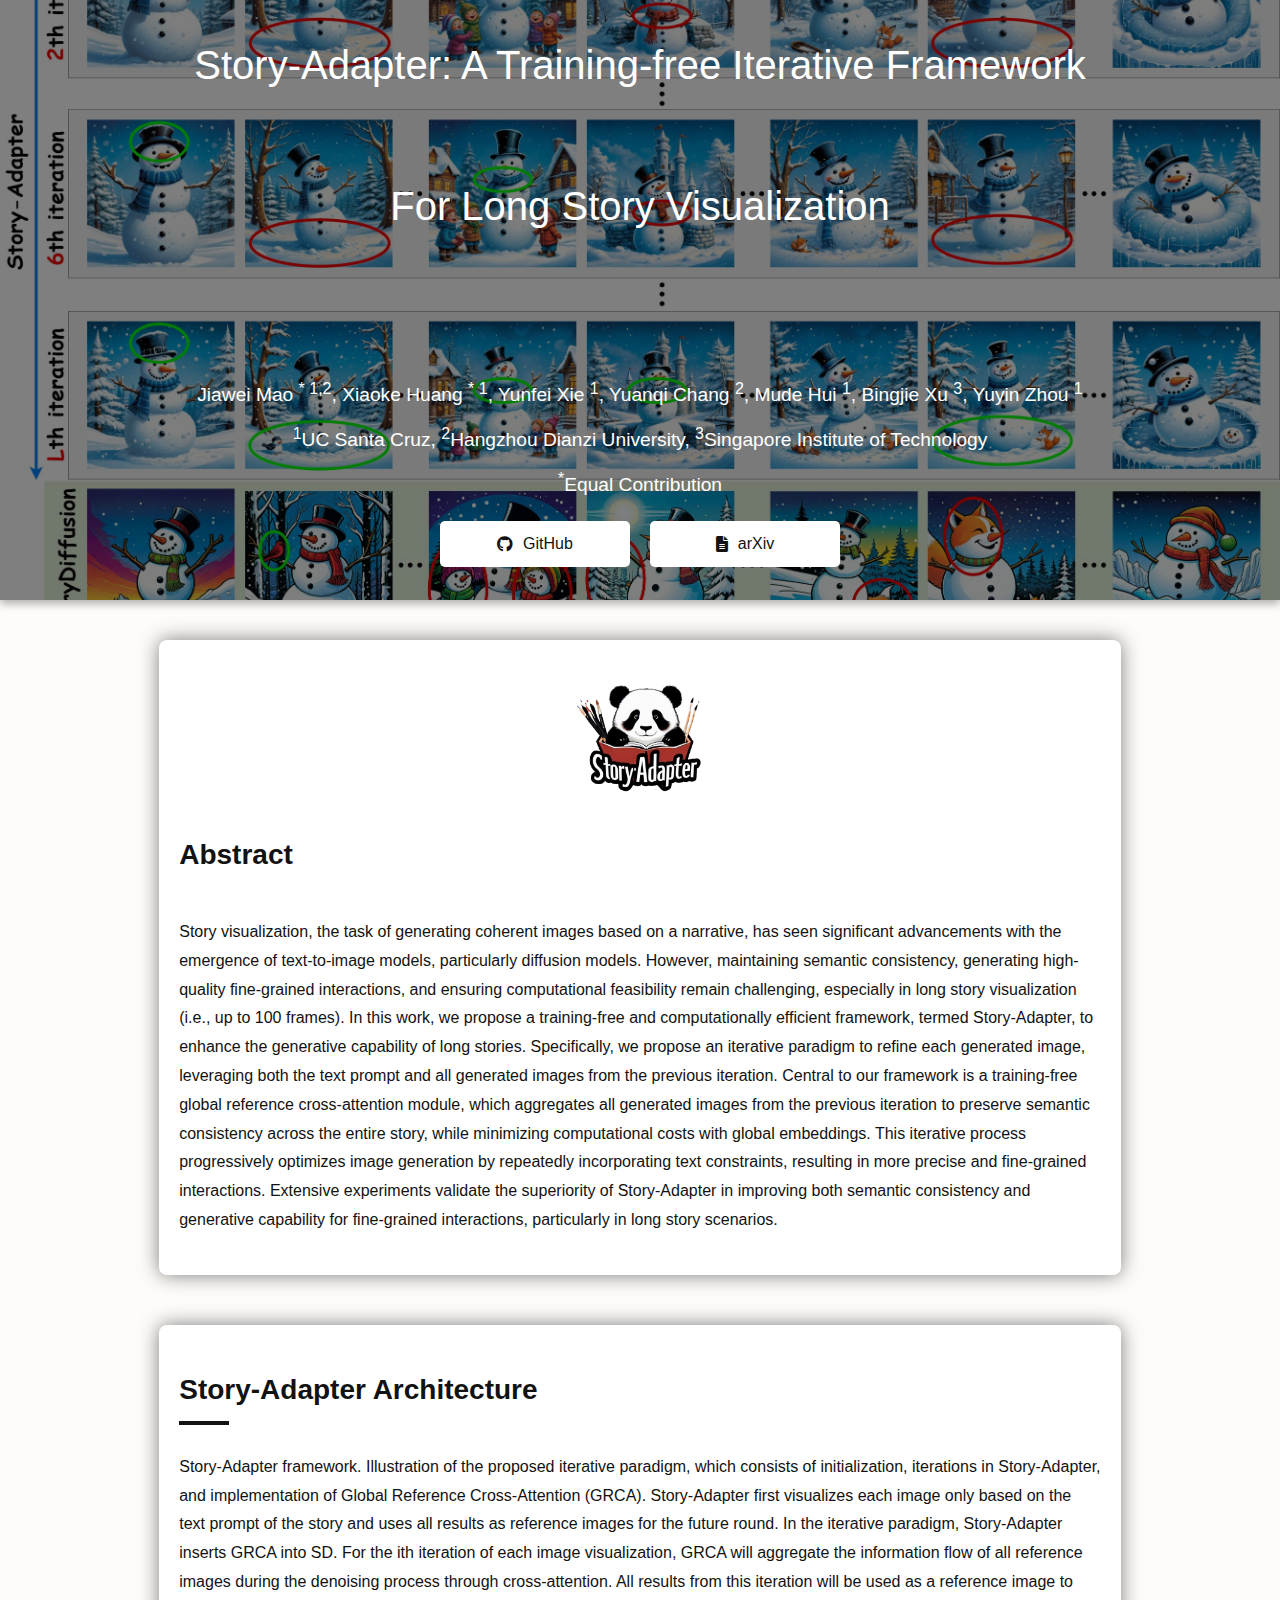
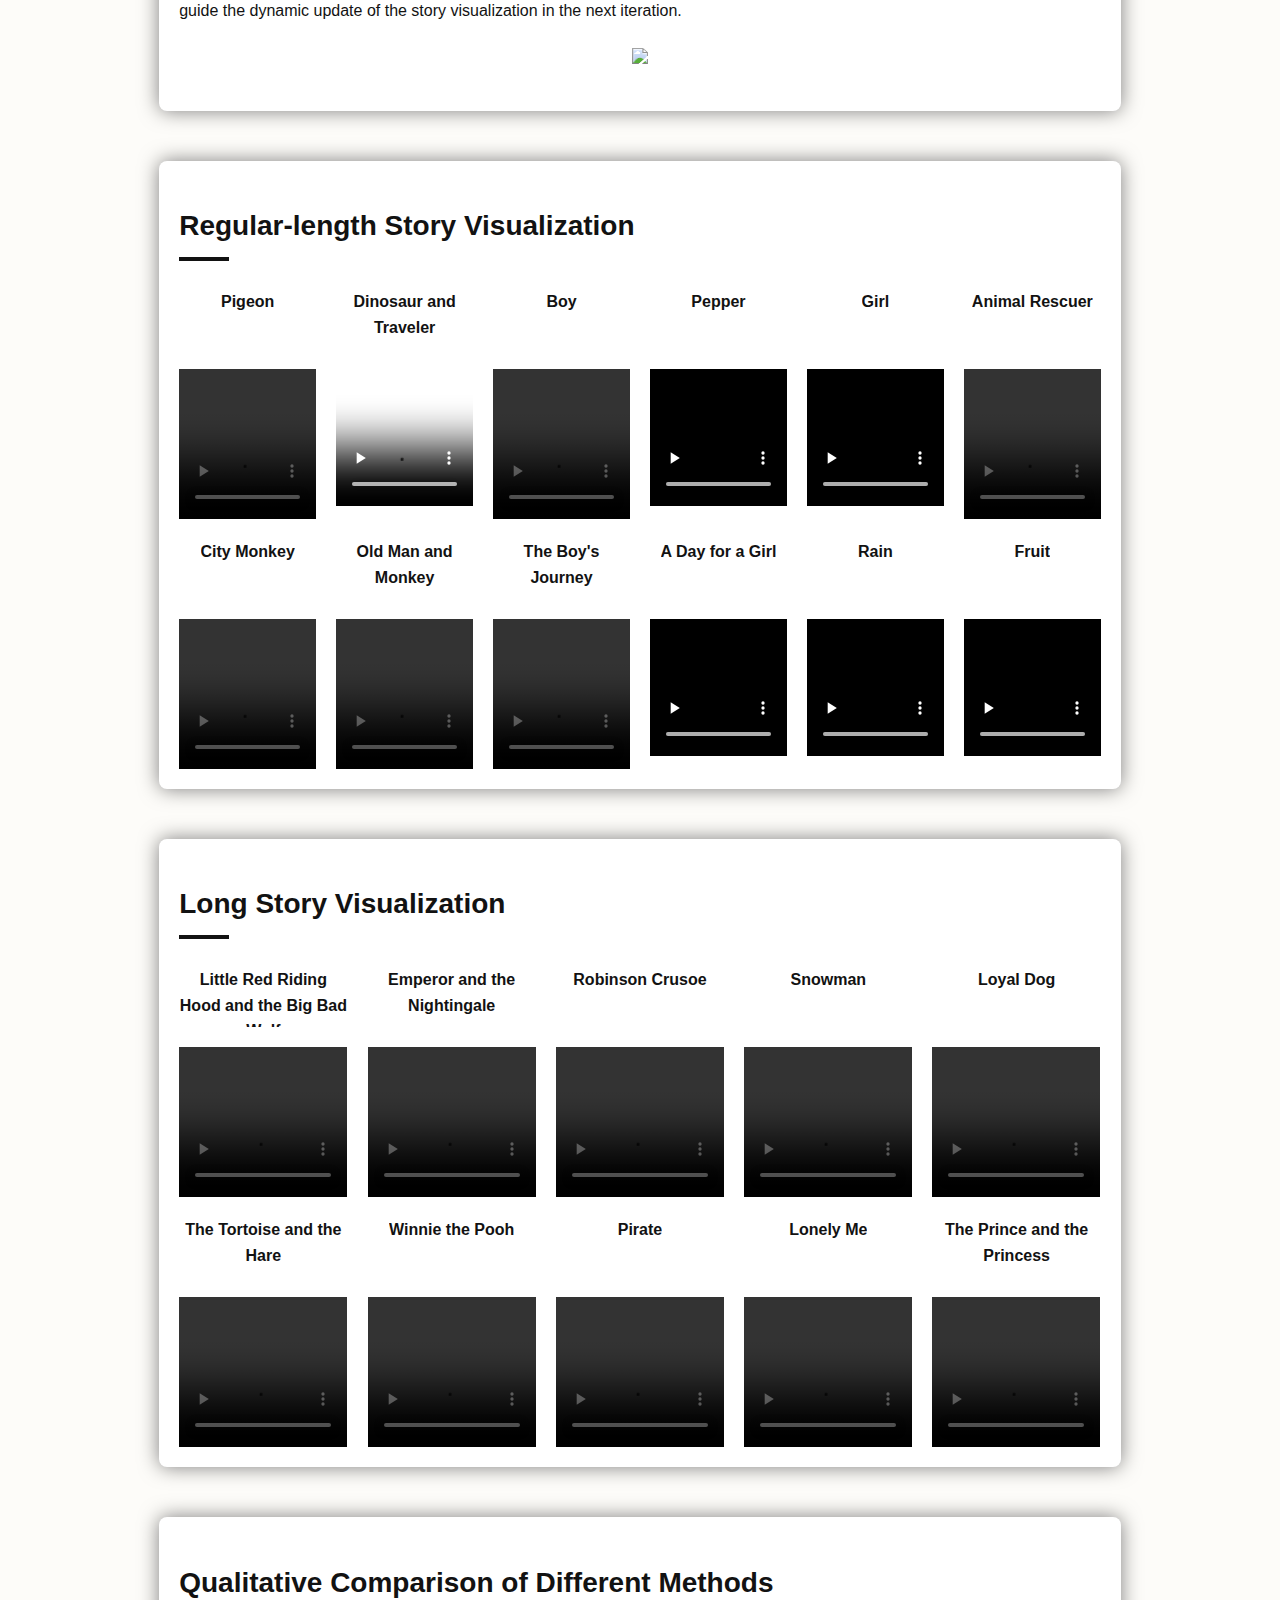
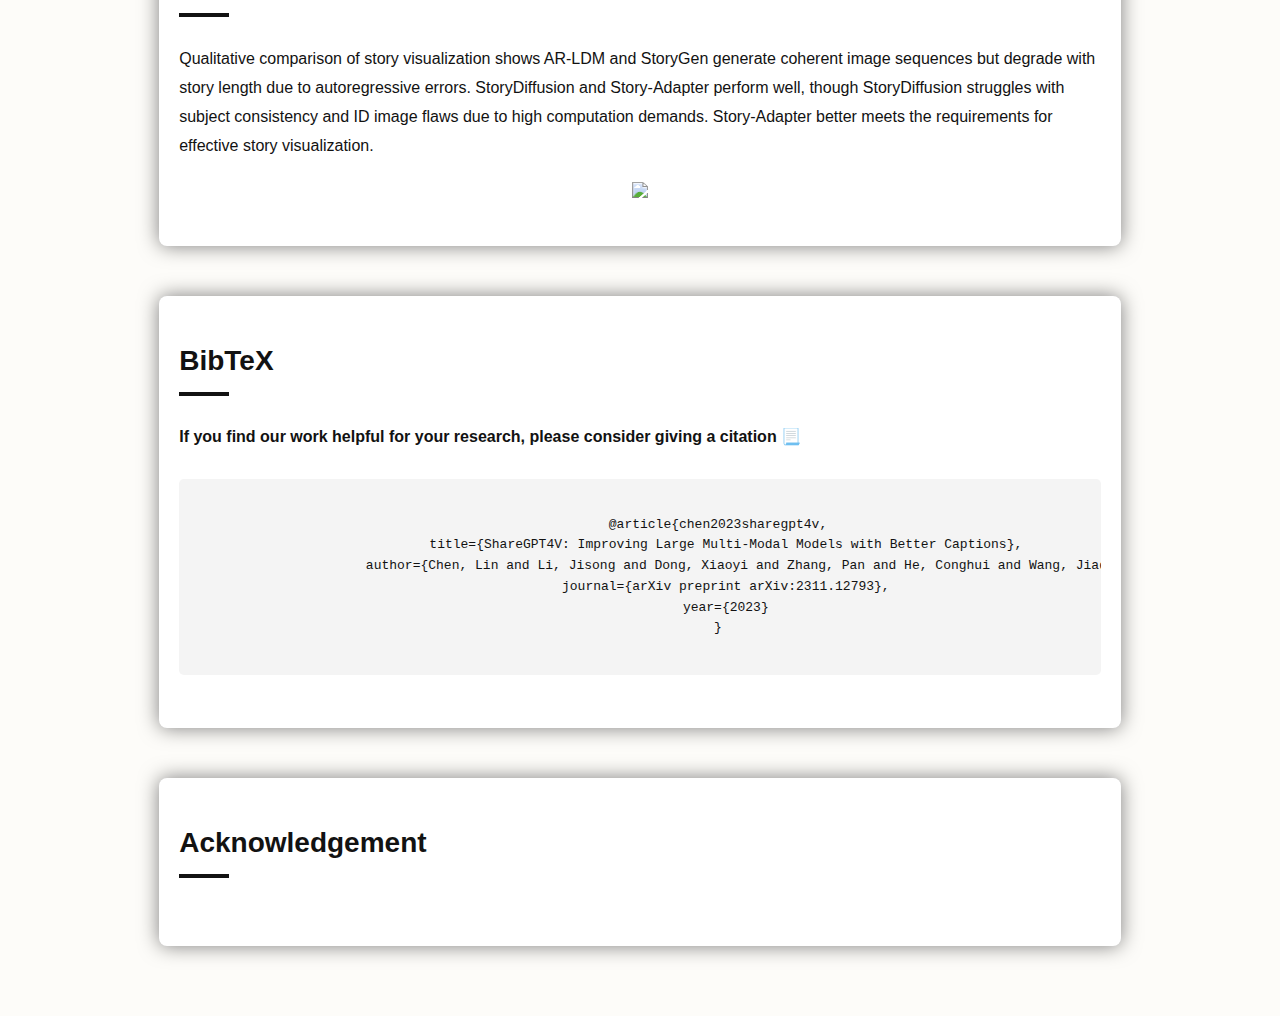
==== index.html @ fecb1591 "init" ====
<!DOCTYPE html>
<html lang="en">
<head>
    <!-- Meta and Title -->
    <meta charset="UTF-8">
    <meta name="viewport" content="width=device-width, initial-scale=1.0">
    <title>Story-Adapter</title>

    <!-- Fonts and Icons -->
    <link href="https://fonts.googleapis.com/css2?family=Roboto:wght@300;400;500&display=swap" rel="stylesheet">
    <link rel="stylesheet" href="https://cdnjs.cloudflare.com/ajax/libs/font-awesome/6.0.0-beta3/css/all.min.css">

    <!-- External Stylesheets -->
    <link rel="stylesheet" href="styles.css">
    <link href="../css/cs.css" rel="stylesheet">

    <!-- Internal Styles -->
    <style>
      body {
        background: #fdfcf9 no-repeat fixed top left;
        font-family:'DM Mono','Open Sans', sans-serif;
      }
      pre {
        /* Existing styles */
      }
      code {
        /* Existing styles */
      }
    </style>
</head>
<body>
    <header>
        <!-- Existing header content -->
        <div class="container">
            <h1>Story-Adapter: A Training-free Iterative Framework</h1>
            <br/> 
            <br/>
            <br/>
            <h1> For Long Story Visualization</h1>
            <br/> 
            <br/>
            <br/>
            <br/>
            <br/>
        
            <div class="details">
                <a href="https://github.com/jwmao1" target="_blank">Jiawei Mao</a> <sup>* 1,2</sup>, 
                <a href="https://xk-huang.github.io/" target="_blank">Xiaoke Huang</a> <sup>* 1</sup>, 
                <a href="https://yunfeixie233.github.io/" target="_blank">Yunfei Xie</a> <sup>1</sup>, 
                <a href="" target="_blank">Yuanqi Chang</a> <sup>2</sup>, 
                <a href="https://thefllood.github.io/mudehui.github.io/" target="_blank">Mude Hui</a> <sup>1</sup>, 
                <a href="https://scholar.google.com/citations?user=JHTNigYAAAAJ&hl=en" target="_blank">Bingjie Xu</a> <sup>3</sup>, 
                <a href="https://yuyinzhou.github.io/" target="_blank">Yuyin Zhou</a> <sup>1</sup>
            </div>
            <div class="details">
                <sup>1</sup><a href="https://ucsc-vlaa.github.io/" target="_blank">UC Santa Cruz</a>, 
                <sup>2</sup><a href="https://en.hdu.edu.cn/" target="_blank">Hangzhou Dianzi University</a>, 
                <sup>3</sup><a href="https://www.singaporetech.edu.sg/" target="_blank">Singapore Institute of Technology</a>
            </div>
            <div class="details"><sup>*</sup>Equal Contribution</div>
            <div class="links">
                <a href="https://github.com/aim-uofa/MovieDreamer" target="_blank">
                    <i class="fab fa-github"></i> GitHub
                </a>
                <a href="https://arxiv.org/abs/2407.16655" target="_blank">
                    <i class="fas fa-file-alt"></i> arXiv
                </a>
            </div>
        </div>
    </header>
    <div class="container main">
        <section class="section section-abstract">
            <div class="add-div" style="height: 150px;">
                <img src="images/logo2.png" height="150"/>
            </div>
            <h2>Abstract</h2>
            <div class="abs">
                Story visualization, the task of generating coherent images based on a narrative, has seen significant advancements with the emergence of text-to-image models, particularly diffusion models. However, maintaining semantic consistency, generating high-quality fine-grained interactions, and ensuring computational feasibility remain challenging, especially in long story visualization (i.e., up to 100 frames).  
                In this work, we propose a training-free and computationally efficient framework, termed Story-Adapter, to enhance the generative capability of long stories. Specifically, we propose an iterative paradigm to refine each generated image, leveraging both the text prompt and all generated images from the previous iteration. 
                Central to our framework is a training-free global reference cross-attention module, which aggregates all generated images from the previous iteration to preserve semantic consistency across the entire story, while minimizing computational costs with global embeddings. This iterative process progressively optimizes image generation by repeatedly incorporating text constraints, resulting in more precise and fine-grained interactions. Extensive experiments validate the superiority of Story-Adapter in improving both semantic consistency and generative capability for fine-grained interactions, particularly in long story scenarios.
            </div>
        </section>

        <section class="section section-other">
            <h2>Story-Adapter Architecture</h2>
            <div class="abs">
                Story-Adapter framework. Illustration of the proposed iterative paradigm, which consists of initialization, iterations in Story-Adapter, and implementation of Global Reference Cross-Attention (GRCA). Story-Adapter first visualizes each image only based on the text prompt of the story and uses all results as reference images for the future round. In the iterative paradigm, Story-Adapter inserts GRCA into SD. For the ith iteration of each image visualization, GRCA will aggregate the information flow of all reference images during the denoising process through cross-attention. All results from this iteration will be used as a reference image to guide the dynamic update of the story visualization in the next iteration. 
            </div>
            <div class="add-div">
                <img src="images/images/architecture.jpg" style="width: 100%;"/>
            </div>
        </section>

<!-- 修改后的 Regular-length Story Visualization 部分 -->
        <section class="section section-other">
            <h2>Regular-length Story Visualization</h2>
            <div class="video-grid-6">
                <!-- 视频 1 -->
                <div class="video-item">
                    <div class="video-title">Pigeon</div>
                    <video src="images/video_regular_length/video1.mp4" autoplay controls muted></video>
                </div>
                <!-- 视频 2 -->
                <div class="video-item">
                    <div class="video-title">Dinosaur and Traveler</div>
                    <video src="images/video_regular_length/video2.mp4" autoplay controls muted></video>
                </div>
                <!-- 视频 3 -->
                <div class="video-item">
                    <div class="video-title">Boy</div>
                    <video src="images/video_regular_length/video3.mp4" autoplay controls muted></video>
                </div>
                <!-- 视频 4 -->
                <div class="video-item">
                    <div class="video-title">Pepper</div>
                    <video src="images/video_regular_length/video4.mp4" autoplay controls muted></video>
                </div>
                <!-- 视频 5 -->
                <div class="video-item">
                    <div class="video-title">Girl</div>
                    <video src="images/video_regular_length/video5.mp4" autoplay controls muted></video>
                </div>
                <!-- 视频 6 -->
                <div class="video-item">
                    <div class="video-title">Animal Rescuer</div>
                    <video src="images/video_regular_length/video6.mp4" autoplay controls muted></video>
                </div>
                <!-- 视频 7 -->
                <div class="video-item">
                    <div class="video-title">City Monkey</div>
                    <video src="images/video_regular_length/video7.mp4" autoplay controls muted></video>
                </div>
                <!-- 视频 8 -->
                <div class="video-item">
                    <div class="video-title">Old Man and Monkey</div>
                    <video src="images/video_regular_length/video8.mp4" autoplay controls muted></video>
                </div>
                <!-- 视频 9 -->
                <div class="video-item">
                    <div class="video-title">The Boy's Journey</div>
                    <video src="images/video_regular_length/video9.mp4" autoplay controls muted></video>
                </div>
                <!-- 视频 10 -->
                <div class="video-item">
                    <div class="video-title">A Day for a Girl</div>
                    <video src="images/video_regular_length/video10.mp4" autoplay controls muted></video>
                </div>
                <!-- 视频 11 -->
                <div class="video-item">
                    <div class="video-title">Rain</div>
                    <video src="images/video_regular_length/video11.mp4" autoplay controls muted></video>
                </div>
                <!-- 视频 12 -->
                <div class="video-item">
                    <div class="video-title">Fruit</div>
                    <video src="images/video_regular_length/video12.mp4" autoplay controls muted></video>
                </div>
            </div>
        </section>

        <!-- 修改后的 Long Story Visualization 部分 -->
        <section class="section section-other">
            <h2>Long Story Visualization</h2>
            <div class="video-grid-5">
                <!-- 50-length 视频 1 -->
                <div class="video-item">
                    <div class="video-title">Little Red Riding Hood and the Big Bad Wolf</div>
                    <video src="images/video_long_length/50/video1.mp4" autoplay controls muted></video>
                </div>
                <!-- 50-length 视频 2 -->
                <div class="video-item">
                    <div class="video-title">Emperor and the Nightingale</div>
                    <video src="images/video_long_length/50/video2.mp4" autoplay controls muted></video>
                </div>
                <!-- 50-length 视频 3 -->
                <div class="video-item">
                    <div class="video-title">Robinson Crusoe</div>
                    <video src="images/video_long_length/50/video3.mp4" autoplay controls muted></video>
                </div>
                <!-- 50-length 视频 4 -->
                <div class="video-item">
                    <div class="video-title">Snowman</div>
                    <video src="images/video_long_length/50/video4.mp4" autoplay controls muted></video>
                </div>
                <!-- 50-length 视频 5 -->
                <div class="video-item">
                    <div class="video-title">Loyal Dog</div>
                    <video src="images/video_long_length/50/video5.mp4" autoplay controls muted></video>
                </div>
                <!-- 100-length 视频 1 -->
                <div class="video-item">
                    <div class="video-title">The Tortoise and the Hare</div>
                    <video src="images/video_long_length/100/long_video1.mp4" autoplay controls muted></video>
                </div>
                <!-- 100-length 视频 2 -->
                <div class="video-item">
                    <div class="video-title">Winnie the Pooh</div>
                    <video src="images/video_long_length/100/long_video2.mp4" autoplay controls muted></video>
                </div>
                <!-- 100-length 视频 3 -->
                <div class="video-item">
                    <div class="video-title">Pirate</div>
                    <video src="images/video_long_length/100/long_video3.mp4" autoplay controls muted></video>
                </div>
                <!-- 100-length 视频 4 -->
                <div class="video-item">
                    <div class="video-title">Lonely Me</div>
                    <video src="images/video_long_length/100/long_video4.mp4" autoplay controls muted></video>
                </div>
                <!-- 100-length 视频 5 -->
                <div class="video-item">
                    <div class="video-title">The Prince and the Princess</div>
                    <video src="images/video_long_length/100/long_video5.mp4" autoplay controls muted></video>
                </div>
            </div>
        </section>


        <section class="section section-other">
            <h2>Qualitative Comparison of  Different Methods</h2>
            <div class="abs">Qualitative comparison of story visualization shows AR-LDM and StoryGen generate coherent image sequences but degrade with story length due to autoregressive errors. StoryDiffusion and Story-Adapter perform well, though StoryDiffusion struggles with subject consistency and ID image flaws due to high computation demands. Story-Adapter better meets the requirements for effective story visualization.</div>
            <div class="add-div">
                <img src="images/images/Qualitative Comparison of StorySalon Story.png" style="width: 100%;"/>
            </div>
        </section>

        <section class="section section-other">
            <h2>BibTeX</h2>
            <p><b>
                If you find our work helpful for your research, please consider giving a citation 📃
              </b></p>
            <div class="add-div">
                <pre><code>
                    @article{chen2023sharegpt4v,
                      title={ShareGPT4V: Improving Large Multi-Modal Models with Better Captions},
                      author={Chen, Lin and Li, Jisong and Dong, Xiaoyi and Zhang, Pan and He, Conghui and Wang, Jiaqi and Zhao, Feng and Lin, Dahua},
                      journal={arXiv preprint arXiv:2311.12793},
                      year={2023}
                    }
                </code></pre>
            </div>
        </section>
        <section class="section section-other">
            <h2>Acknowledgement</h2>
            <div class="add-div">
                <!-- Content for acknowledgement -->
            </div>
        </section>
    </div>
</body>
</html>
---- styles.css ----
body {
    font-family: 'Roboto', sans-serif;
    line-height: 1.6;
    margin: 0;
    padding: 0;
    background-color: #ffffff;
    color: #121212;
}

.container {
    width: 80%;
    margin: auto;
    padding: 20px;
}

header {
    position: relative;
    background: url('images/images/teaser.jpg') no-repeat center center/cover;
    color: #fff;
    height: 600px;
    text-align: center;
    display: flex;
    flex-direction: column;
    justify-content: center;
    box-shadow: 0 4px 8px rgba(0, 0, 0, 0.3);
}

header::before {
    content: '';
    position: absolute;
    top: 0;
    left: 0;
    width: 100%;
    height: 100%;
    background: rgba(0, 0, 0, 0.5);
    z-index: 1;
}

header h1 {
    position: relative;
    z-index: 2;
    margin: 0;
    font-size: 2.5em;
    font-weight: 500;
}

header .details {
    position: relative;
    z-index: 2;
    margin: 10px 0 0;
    font-size: 1.2em;
    font-weight: 400;
}
/* CSS to change the color of authors and institutions links to white */
header .details a {
    color: #ffffff; /* Set text color to white */
    text-decoration: none; /* Optional: Remove underline from links */
}

header .links {
    position: relative;
    z-index: 2;
    margin: 20px 0 0;
    display: flex;
    justify-content: center;
    gap: 20px;
}

header .links a {
    color: #121212;
    text-decoration: none;
    padding: 10px 20px;
    font-size: 1em;
    background: #ffffff;
    border-radius: 5px;
    transition: background 0.3s, transform 0.3s;
    display: flex;
    align-items: center;
    gap: 10px;
    width: 150px;
    justify-content: center;
}

header .links a:hover {
    background: #e0e0e0;
    transform: translateY(-3px);
}

.main {
    margin-top: 20px;
}

.section {
    background: #ffffff;
    padding: 20px;
    margin-bottom: 50px;
    border-radius: 8px;
    box-shadow: 0 0 20px rgba(0, 0, 0, 0.5);
    margin-left: auto;
    margin-right: auto;
}

.section-abstract {
    /* 可以自己调整比例 */
    width: 90%;
}

.section-other {
    /* 可以自己调整比例 */
    width: 90%;
}

.section-abstract h2, .section-abstract p {
    text-align: left;
}

h2 {
    color: #121212;
    padding-bottom: 10px;
    margin-bottom: 30px;
    font-size: 1.75em;
    position: relative;
}

.section-other h2::after {
    content: '';
    display: block;
    width: 50px;
    height: 4px;
    background: #121212;
    position: absolute;
    bottom: -2px;
    left: 0;
}

.abs {
    /*text-align: justify;*/
    line-height: 1.8;
    margin-bottom: 20px;
}

.video, .image {
    display: flex;
    justify-content: center;
    margin: 30px 0;
}

.video iframe, .image img {
    width: 80%;
    max-width: 100%;
    height: 400px;
    border-radius: 8px;
    box-shadow: 0 4px 8px rgba(0, 0, 0, 0.3);
}

.image-gallery {
    display: flex;
    flex-wrap: wrap;
    gap: 20px;
}

.image img {
    width: calc(50% - 10px);
}

.button {
    display: inline-block;
    padding: 10px 20px;
    margin: 20px 0;
    background: #ffffff;
    color: #121212;
    border-radius: 5px;
    text-decoration: none;
    transition: background 0.3s, transform 0.3s;
}

.button:hover {
    background: #e0e0e0;
    transform: translateY(-3px);
}

.video-grid {
    display: grid;
    grid-template-columns: repeat(3, 1fr);
    gap: 10px;
}

.video-grid video {
    width: 100%;
    height: auto;
}

.titanic-title {
    width: 600;
    text-align: center;
    margin-bottom: 20px;
}

.add-div {
    position: relative;
    /* 自己调整比例 */
    width: 100%;
    height: auto;
    margin-bottom: 20px;
    overflow: hidden;
    text-align: center;
}

.add-story {
    position: absolute;
    display: block;
    min-width: 100%;
    min-height: 100%;
}

.links-demo {
    position: relative;
    z-index: 2;
    margin: 20px 0 0;
    display: flex;
    justify-content: center;
    gap: 20px;
}

.links-demo a {
    color: #121212;
    text-decoration: none;
    padding: 10px 20px;
    font-size: 1em;
    background: #ffffff;
    border-radius: 5px;
    transition: background 0.3s, transform 0.3s;
    display: flex;
    align-items: center;
    gap: 10px;
    width: 150px;
    justify-content: center;
}

.links-demo a:hover {
    background: #e0e0e0;
    transform: translateY(-3px);
}

.carousel {
    position: relative;
    /* 第1个轮播图调整比例 */
    max-width: 100%;
    height: auto;
    display: flex;
    align-items: center;
    margin: auto;
    overflow: hidden;
}

.carousel-inner {
    display: flex;
    transition: transform 1s ease;
}

.carousel img {
    width: 100%;
    flex: 0 0 100%;
}

.carousel-buttons {
    position: absolute;
    top: 50%;
    width: 100%;
    display: flex;
    justify-content: space-between;
    transform: translateY(-50%);
}

.carousel-buttons button {
    background-color: rgba(0, 0, 0, 0.5);
    border: none;
    color: white;
    padding: 10px;
    cursor: pointer;
}

.carousel-buttons button:hover {
    background-color: rgba(0, 0, 0, 0.8);
}

.carousel1 {
    position: relative;
    /* 第二个轮播图调整比例 */
    max-width: 100%;
    height: auto;
    display: flex;
    align-items: center;
    margin: auto;
    overflow: hidden;
}

.carousel-inner1 {
    display: flex;
    transition: transform 1s ease;
}

.carousel1 img {
    width: 100%;
    flex: 0 0 100%;
}

.carousel2 {
    position: relative;
    /* 第3个轮播图调整比例 */
    max-width: 100%;
    height: auto;
    display: flex;
    align-items: center;
    margin: auto;
    overflow: hidden;
}

.carousel-inner2 {
    display: flex;
    transition: transform 1s ease;
}

.carousel2 img {
    width: 100%;
    flex: 0 0 100%;
}

.bibtex-container {
    background-color: #fff;
    border-radius: 8px;
    box-shadow: 0 2px 4px rgba(0, 0, 0, 0.1);
    padding: 20px;
    max-width: 800px;
    margin: auto;
}

pre {
    /*font-family: 'helvetica now';*/
    background: #f4f4f4;
    padding: 15px;
    font-size: 100%;
    border-radius: 5px;
    overflow-x: auto;
}

.bibtex-entry {
    border-bottom: 1px solid #ddd;
    padding: 10px 0;
}

.video-grid-6 {
    display: grid;
    grid-template-columns: repeat(6, 1fr);
    gap: 20px;
    align-items: start; /* Ensure items align to the top */
}

.video-grid-5 {
    display: grid;
    grid-template-columns: repeat(5, 1fr);
    gap: 20px;
    align-items: start; /* Ensure items align to the top */
}

.video-item {
    text-align: center;
    display: flex;
    flex-direction: column;
    align-items: center;
    justify-content: flex-start; /* Align items to the top */
}

.video-title {
    margin-bottom: 20px;
    font-size: 1em;
    font-weight: bold;
    height: 60px;       /* Set fixed height to accommodate two lines */
    overflow: hidden;   /* Hide overflow text if any */
}

.video-item video {
    width: 100%;
    height: auto;
}
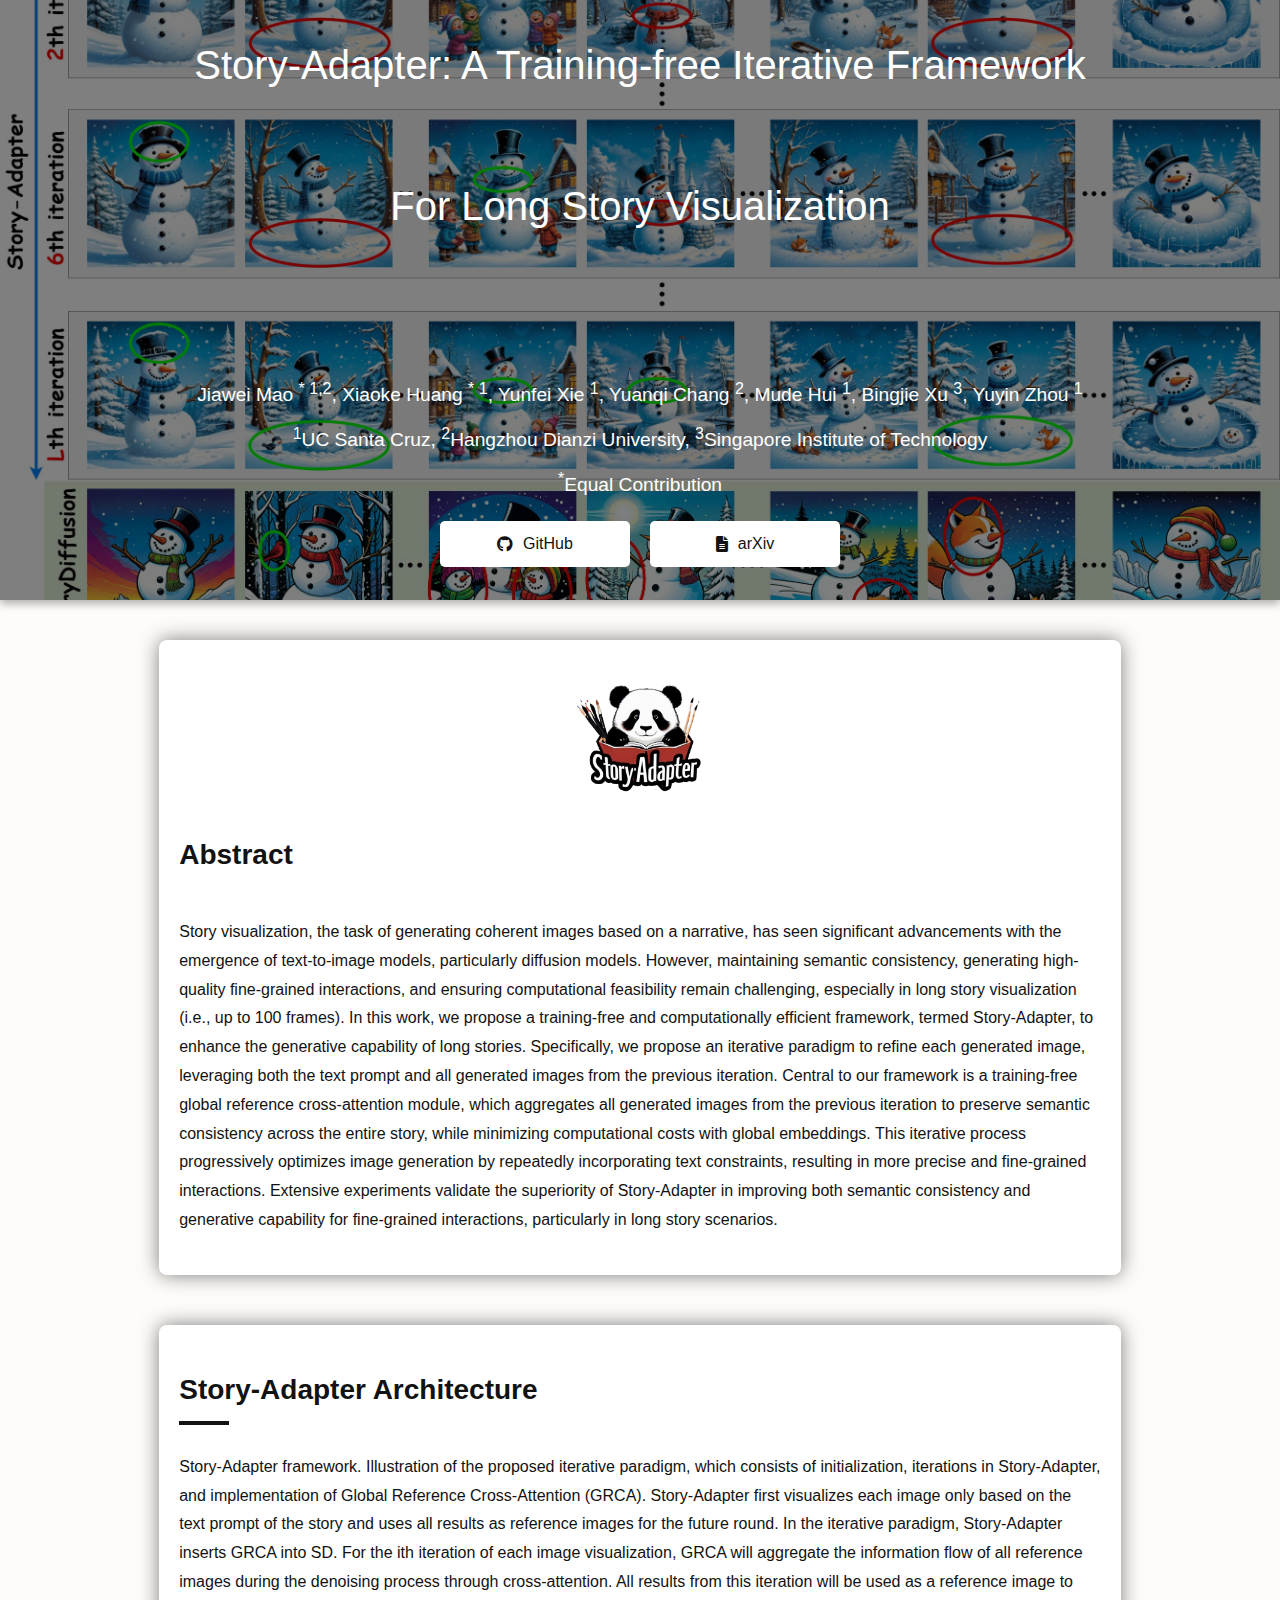
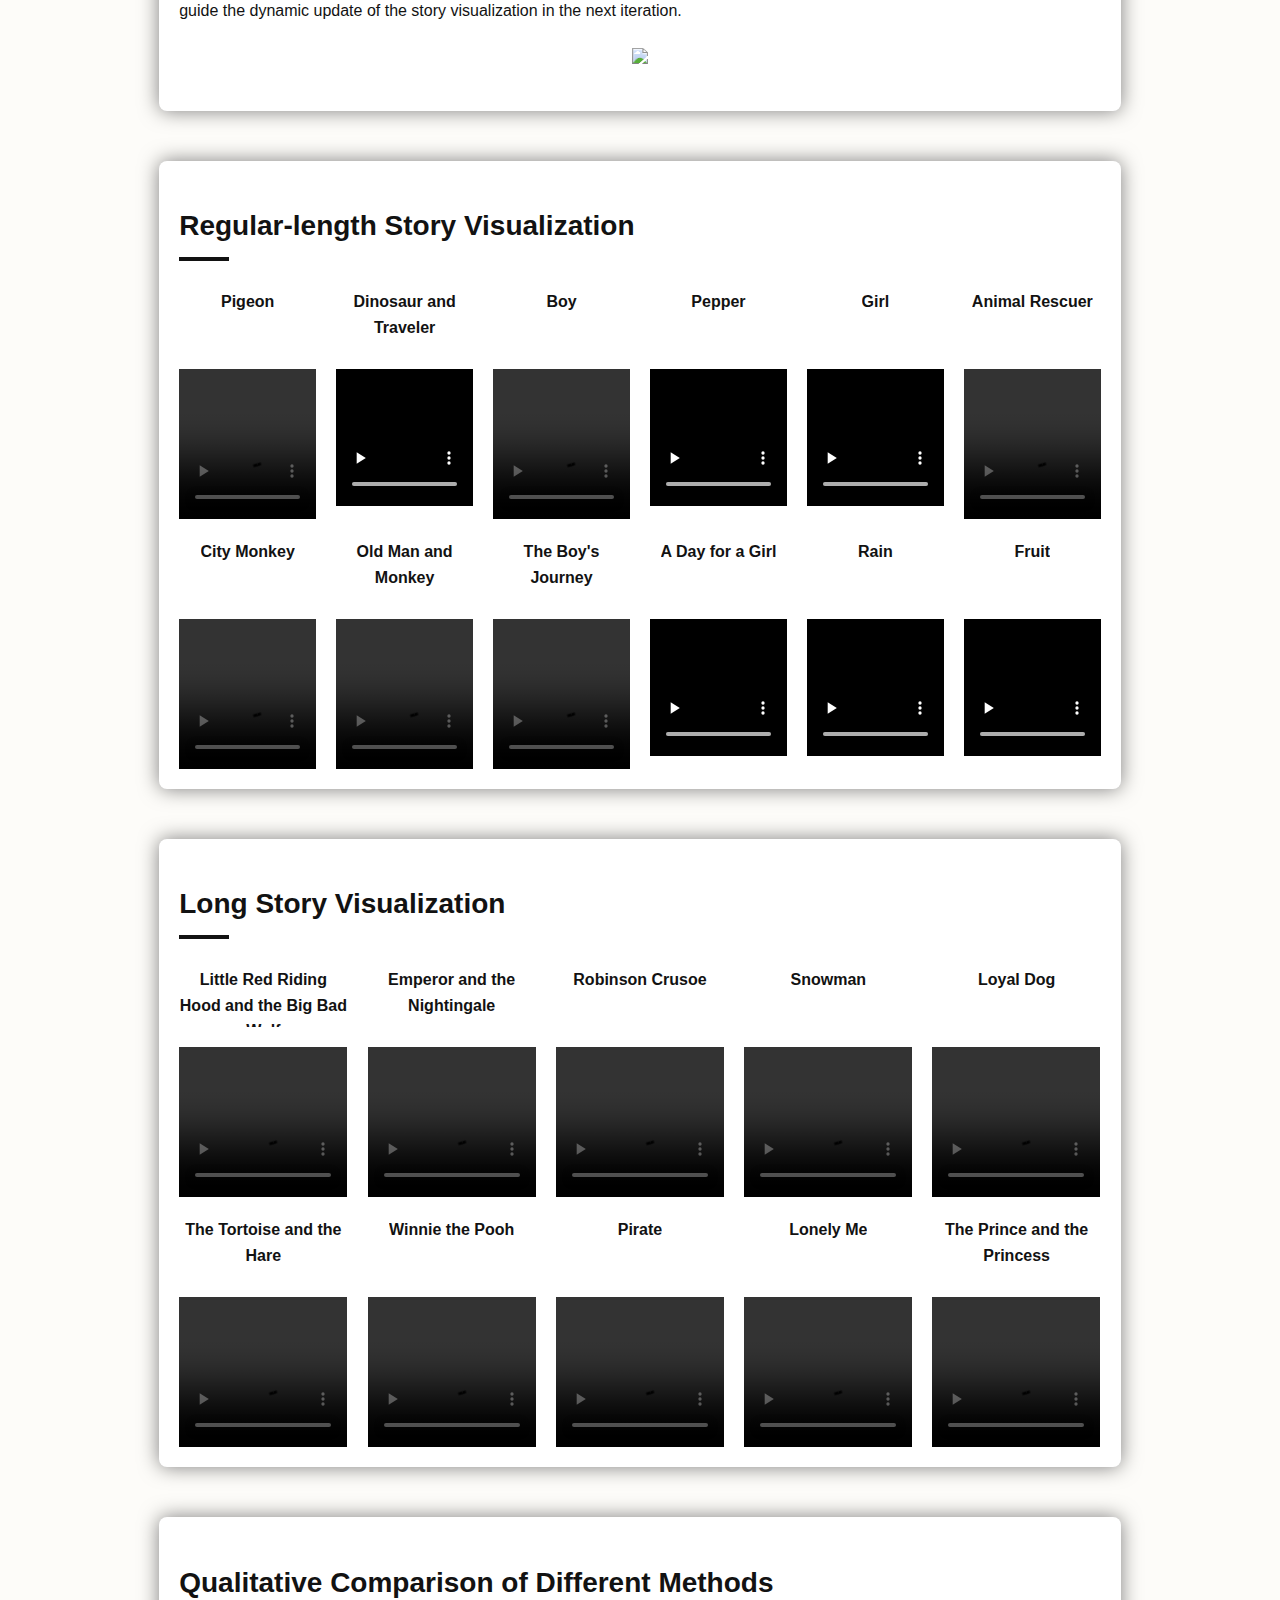
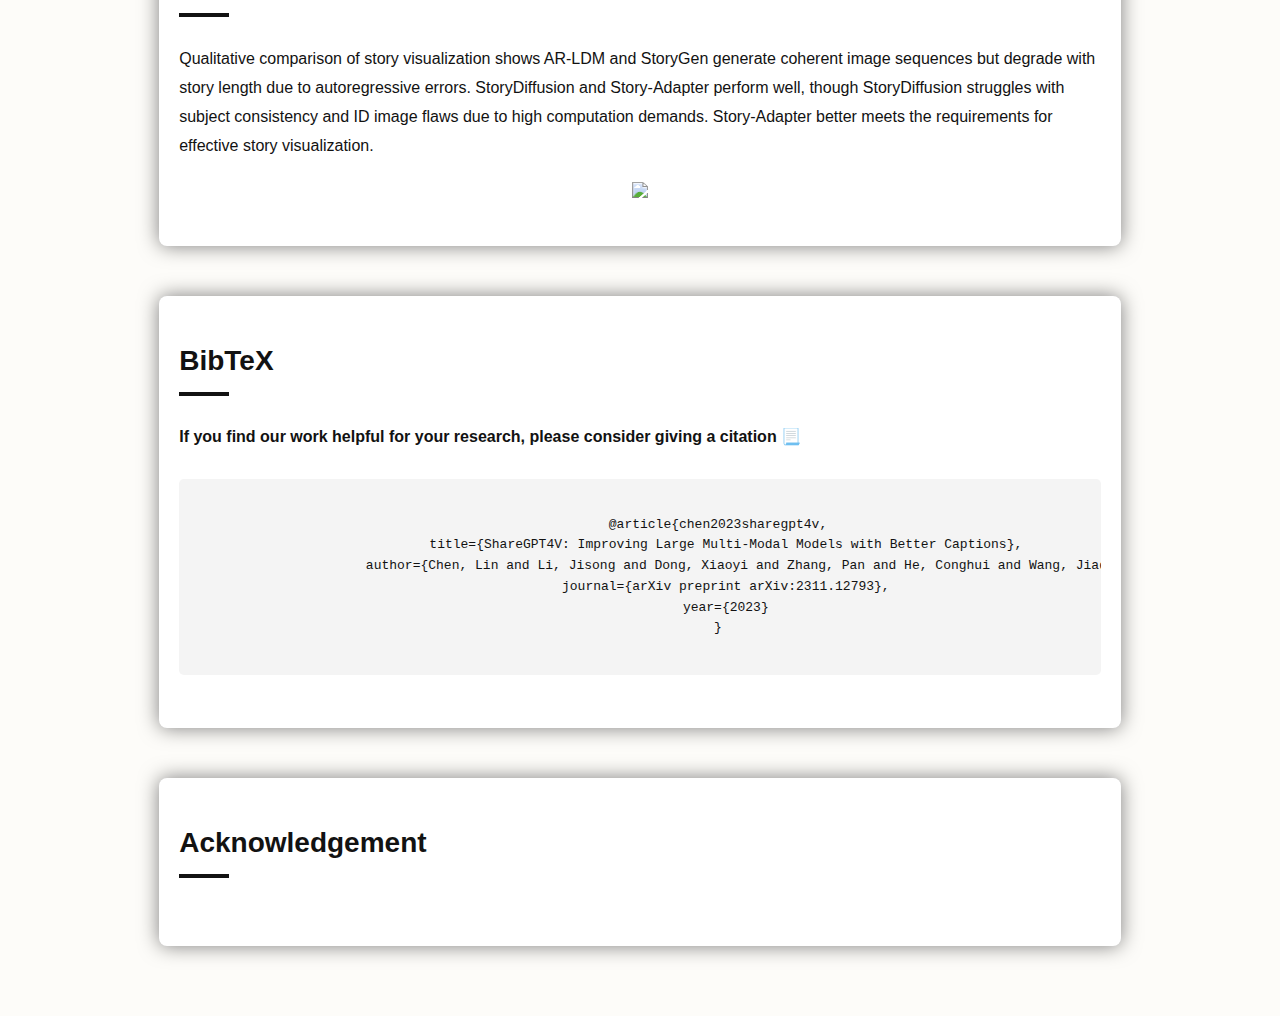
==== commit cd89111c: "Update index.html" ====
--- a/index.html
+++ b/index.html
@@ -59,7 +59,7 @@
             </div>
             <div class="details"><sup>*</sup>Equal Contribution</div>
             <div class="links">
-                <a href="https://github.com/aim-uofa/MovieDreamer" target="_blank">
+                <a href="https://github.com/jwmao1/story-adapter" target="_blank">
                     <i class="fab fa-github"></i> GitHub
                 </a>
                 <a href="https://arxiv.org/abs/2407.16655" target="_blank">
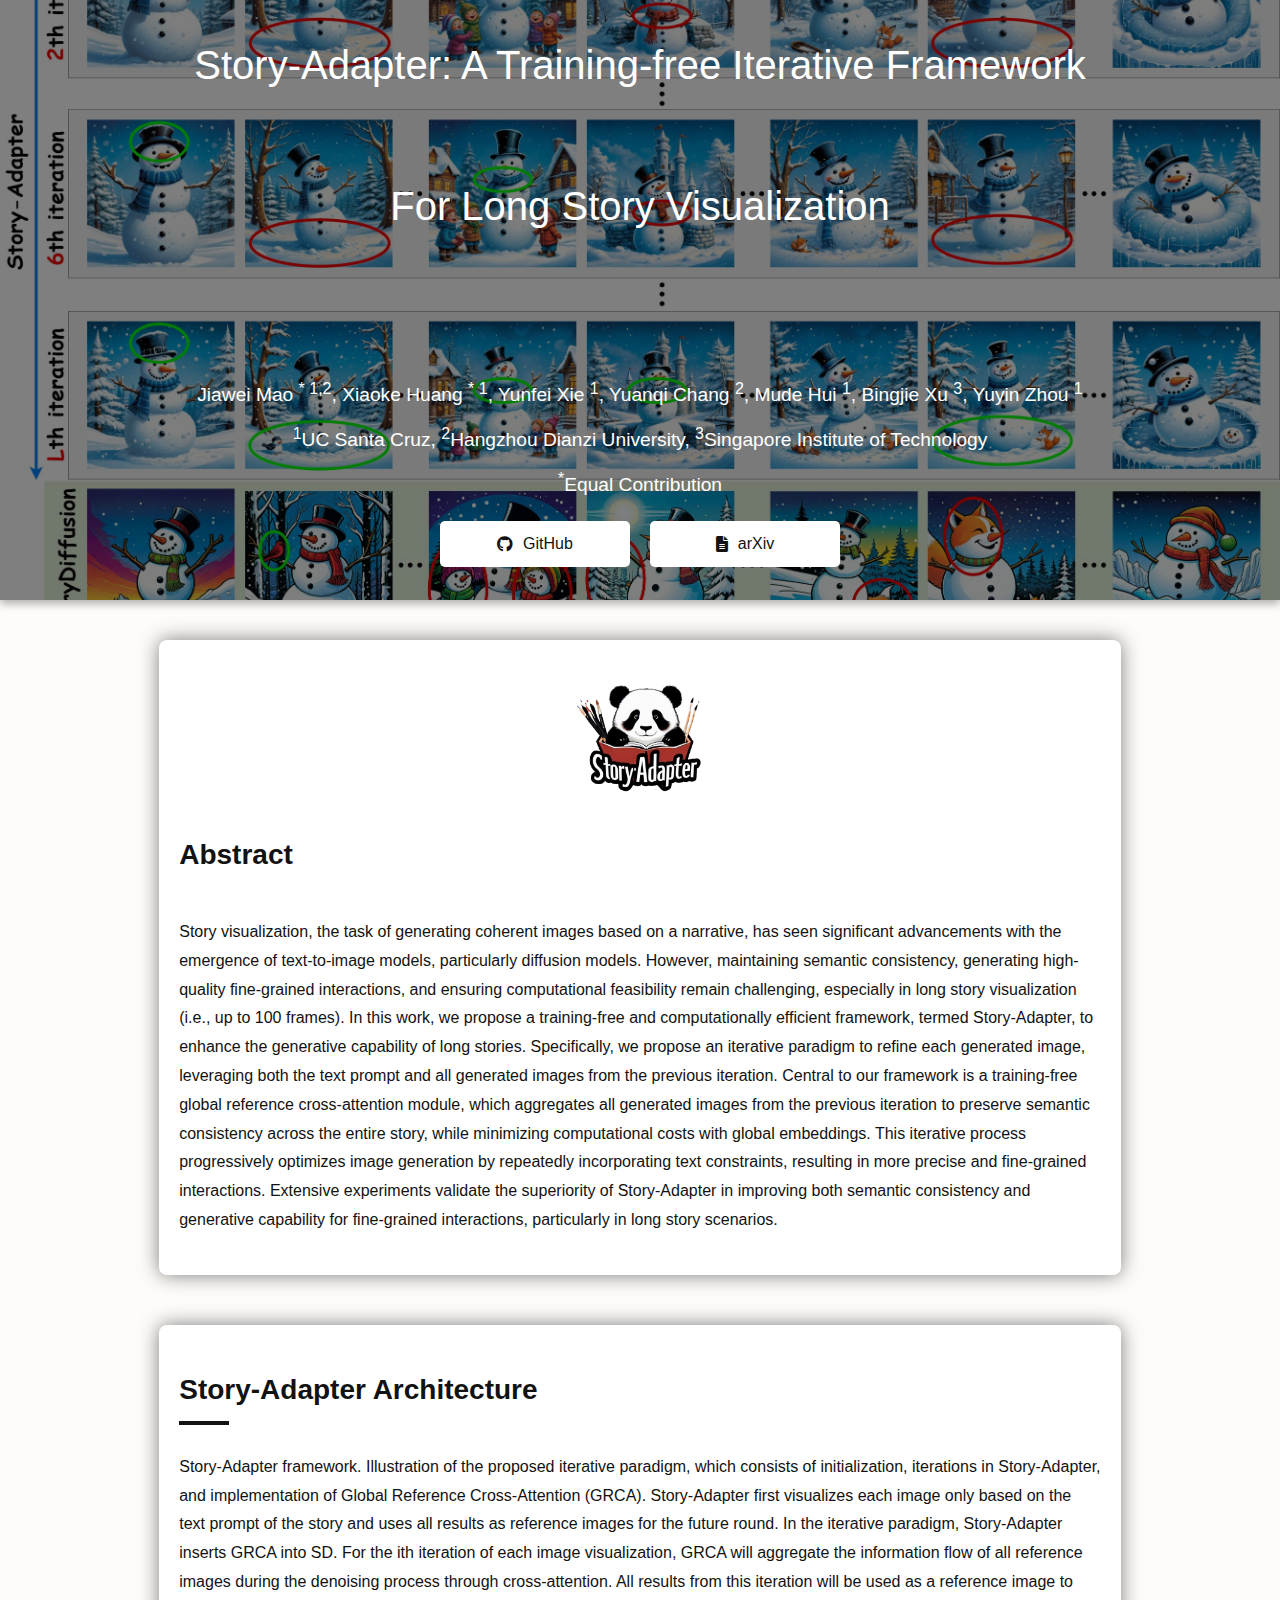
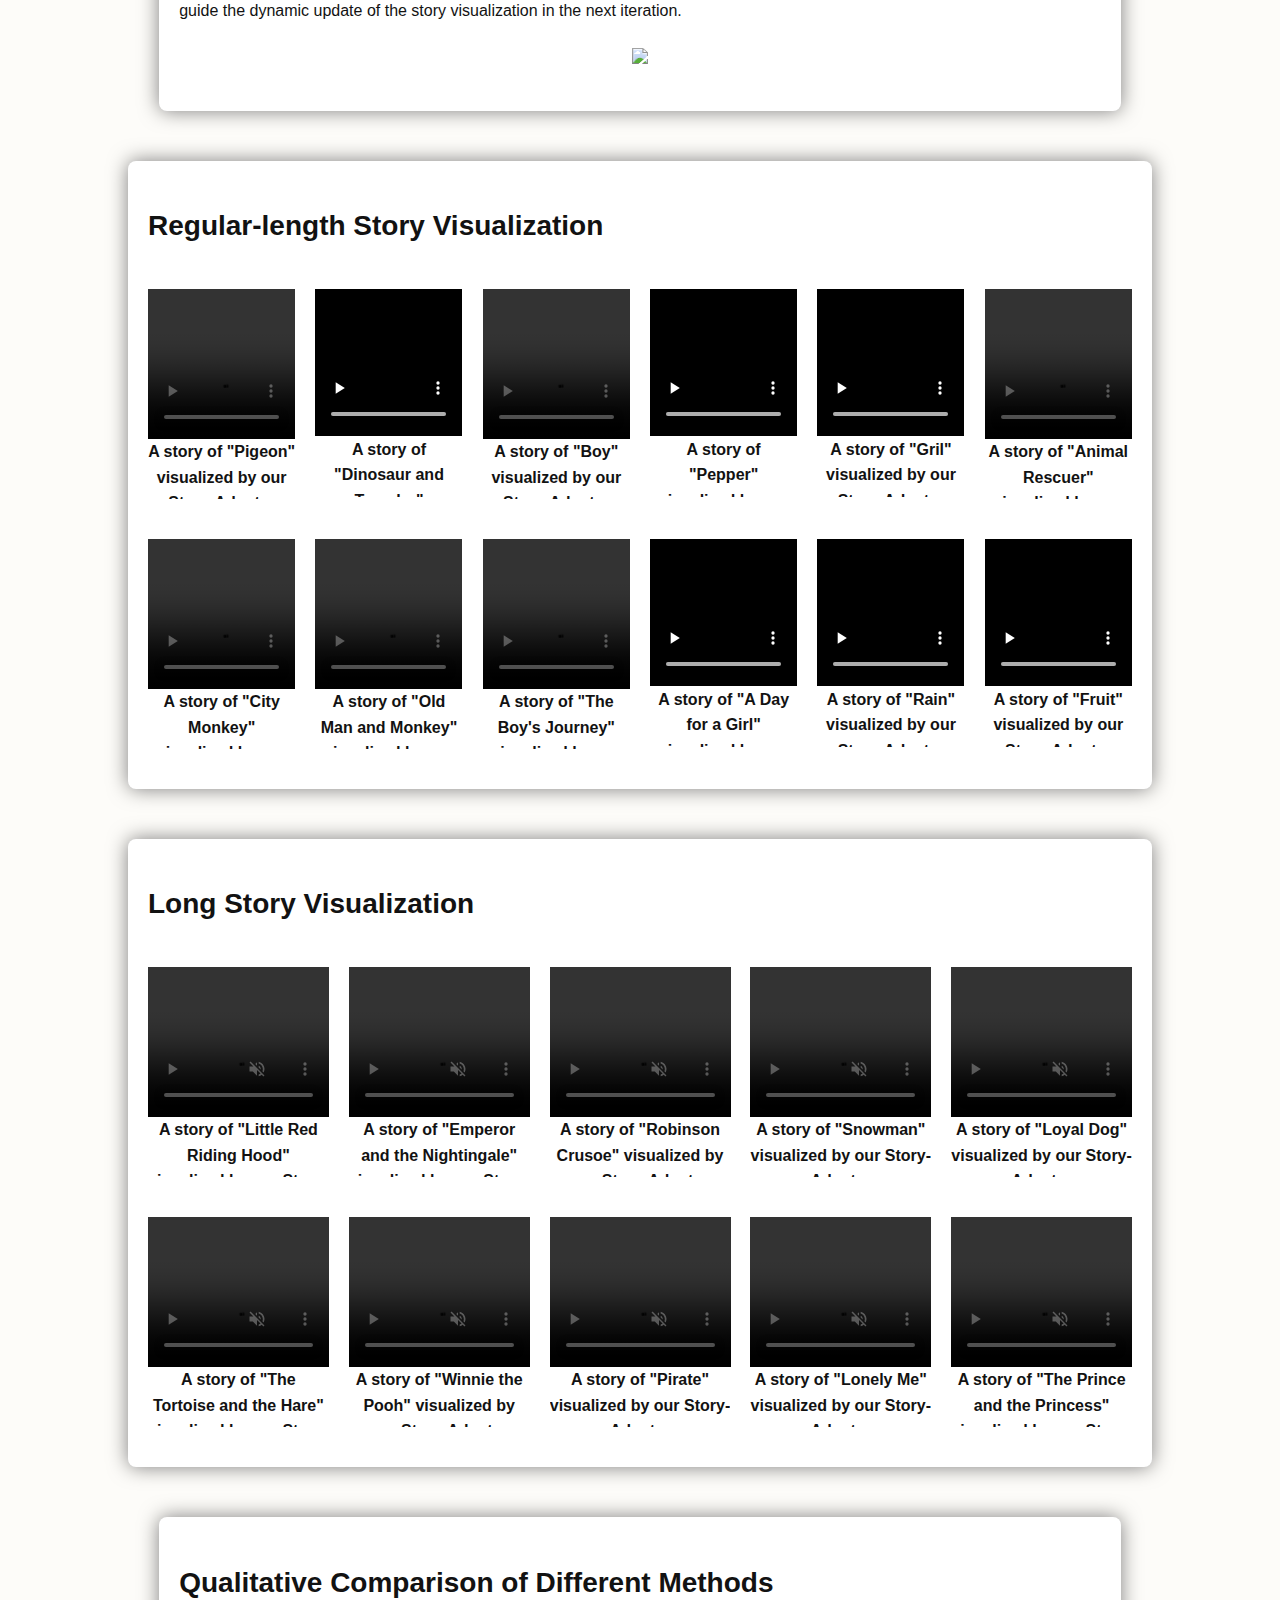
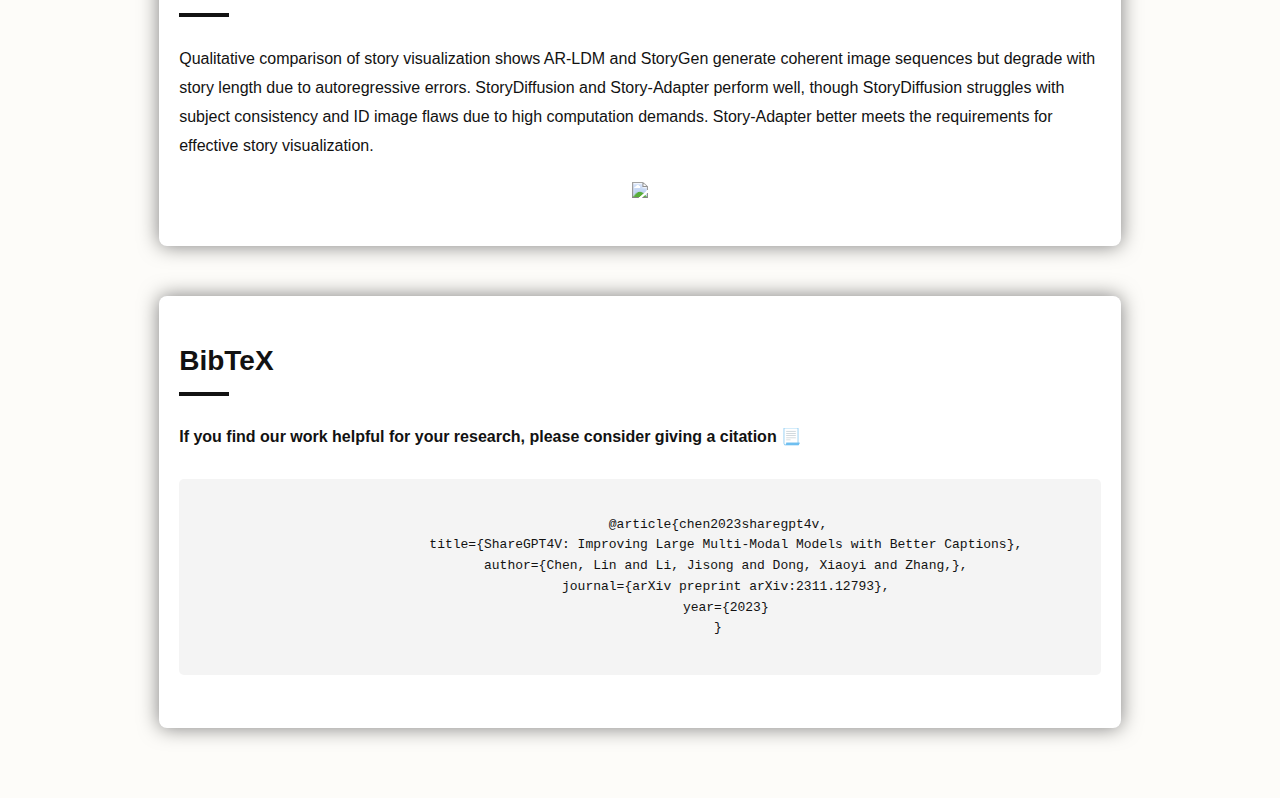
==== commit e126df19: "Update index.html" ====
--- a/index.html
+++ b/index.html
@@ -92,125 +92,125 @@
         </section>
 
 <!-- 修改后的 Regular-length Story Visualization 部分 -->
-        <section class="section section-other">
+        <section class="section section-no-border">
             <h2>Regular-length Story Visualization</h2>
             <div class="video-grid-6">
                 <!-- 视频 1 -->
                 <div class="video-item">
-                    <div class="video-title">Pigeon</div>
                     <video src="images/video_regular_length/video1.mp4" autoplay controls muted></video>
+                    <div class="video-title">A story of "Pigeon" visualized by our Story-Adapter</div>
                 </div>
                 <!-- 视频 2 -->
                 <div class="video-item">
-                    <div class="video-title">Dinosaur and Traveler</div>
                     <video src="images/video_regular_length/video2.mp4" autoplay controls muted></video>
+                    <div class="video-title">A story of "Dinosaur and Traveler" visualized by our Story-Adapter</div>
                 </div>
                 <!-- 视频 3 -->
                 <div class="video-item">
-                    <div class="video-title">Boy</div>
                     <video src="images/video_regular_length/video3.mp4" autoplay controls muted></video>
+                    <div class="video-title">A story of "Boy" visualized by our Story-Adapter</div>
                 </div>
                 <!-- 视频 4 -->
                 <div class="video-item">
-                    <div class="video-title">Pepper</div>
                     <video src="images/video_regular_length/video4.mp4" autoplay controls muted></video>
+                    <div class="video-title">A story of "Pepper" visualized by our Story-Adapter</div>
                 </div>
                 <!-- 视频 5 -->
                 <div class="video-item">
-                    <div class="video-title">Girl</div>
                     <video src="images/video_regular_length/video5.mp4" autoplay controls muted></video>
+                    <div class="video-title">A story of "Gril" visualized by our Story-Adapter</div>
                 </div>
                 <!-- 视频 6 -->
                 <div class="video-item">
-                    <div class="video-title">Animal Rescuer</div>
                     <video src="images/video_regular_length/video6.mp4" autoplay controls muted></video>
+                    <div class="video-title">A story of "Animal Rescuer" visualized by our Story-Adapter</div>
                 </div>
                 <!-- 视频 7 -->
                 <div class="video-item">
-                    <div class="video-title">City Monkey</div>
                     <video src="images/video_regular_length/video7.mp4" autoplay controls muted></video>
+                    <div class="video-title">A story of "City Monkey" visualized by our Story-Adapter</div>
                 </div>
                 <!-- 视频 8 -->
                 <div class="video-item">
-                    <div class="video-title">Old Man and Monkey</div>
                     <video src="images/video_regular_length/video8.mp4" autoplay controls muted></video>
+                    <div class="video-title">A story of "Old Man and Monkey" visualized by our Story-Adapter</div>
                 </div>
                 <!-- 视频 9 -->
                 <div class="video-item">
-                    <div class="video-title">The Boy's Journey</div>
                     <video src="images/video_regular_length/video9.mp4" autoplay controls muted></video>
+                    <div class="video-title">A story of "The Boy's Journey" visualized by our Story-Adapter</div>
                 </div>
                 <!-- 视频 10 -->
                 <div class="video-item">
-                    <div class="video-title">A Day for a Girl</div>
                     <video src="images/video_regular_length/video10.mp4" autoplay controls muted></video>
+                    <div class="video-title">A story of "A Day for a Girl" visualized by our Story-Adapter</div>
                 </div>
                 <!-- 视频 11 -->
                 <div class="video-item">
-                    <div class="video-title">Rain</div>
                     <video src="images/video_regular_length/video11.mp4" autoplay controls muted></video>
+                    <div class="video-title">A story of "Rain" visualized by our Story-Adapter</div>
                 </div>
                 <!-- 视频 12 -->
                 <div class="video-item">
-                    <div class="video-title">Fruit</div>
                     <video src="images/video_regular_length/video12.mp4" autoplay controls muted></video>
+                    <div class="video-title">A story of "Fruit" visualized by our Story-Adapter</div>
                 </div>
             </div>
         </section>
 
         <!-- 修改后的 Long Story Visualization 部分 -->
-        <section class="section section-other">
+        <section class="section section-no-border">
             <h2>Long Story Visualization</h2>
             <div class="video-grid-5">
                 <!-- 50-length 视频 1 -->
                 <div class="video-item">
-                    <div class="video-title">Little Red Riding Hood and the Big Bad Wolf</div>
                     <video src="images/video_long_length/50/video1.mp4" autoplay controls muted></video>
+                    <div class="video-title">A story of "Little Red Riding Hood" visualized by our Story-Adapter</div>
                 </div>
                 <!-- 50-length 视频 2 -->
                 <div class="video-item">
-                    <div class="video-title">Emperor and the Nightingale</div>
                     <video src="images/video_long_length/50/video2.mp4" autoplay controls muted></video>
+                    <div class="video-title">A story of "Emperor and the Nightingale" visualized by our Story-Adapter</div>
                 </div>
                 <!-- 50-length 视频 3 -->
                 <div class="video-item">
-                    <div class="video-title">Robinson Crusoe</div>
                     <video src="images/video_long_length/50/video3.mp4" autoplay controls muted></video>
+                    <div class="video-title">A story of "Robinson Crusoe" visualized by our Story-Adapter</div>
                 </div>
                 <!-- 50-length 视频 4 -->
                 <div class="video-item">
-                    <div class="video-title">Snowman</div>
                     <video src="images/video_long_length/50/video4.mp4" autoplay controls muted></video>
+                     <div class="video-title">A story of "Snowman" visualized by our Story-Adapter</div>
                 </div>
                 <!-- 50-length 视频 5 -->
                 <div class="video-item">
-                    <div class="video-title">Loyal Dog</div>
                     <video src="images/video_long_length/50/video5.mp4" autoplay controls muted></video>
+                    <div class="video-title">A story of "Loyal Dog" visualized by our Story-Adapter</div>
                 </div>
                 <!-- 100-length 视频 1 -->
                 <div class="video-item">
-                    <div class="video-title">The Tortoise and the Hare</div>
                     <video src="images/video_long_length/100/long_video1.mp4" autoplay controls muted></video>
+                    <div class="video-title">A story of "The Tortoise and the Hare" visualized by our Story-Adapter</div>
                 </div>
                 <!-- 100-length 视频 2 -->
                 <div class="video-item">
-                    <div class="video-title">Winnie the Pooh</div>
                     <video src="images/video_long_length/100/long_video2.mp4" autoplay controls muted></video>
+                    <div class="video-title">A story of "Winnie the Pooh" visualized by our Story-Adapter</div>
                 </div>
                 <!-- 100-length 视频 3 -->
                 <div class="video-item">
-                    <div class="video-title">Pirate</div>
                     <video src="images/video_long_length/100/long_video3.mp4" autoplay controls muted></video>
+                    <div class="video-title">A story of "Pirate" visualized by our Story-Adapter</div>
                 </div>
                 <!-- 100-length 视频 4 -->
                 <div class="video-item">
-                    <div class="video-title">Lonely Me</div>
                     <video src="images/video_long_length/100/long_video4.mp4" autoplay controls muted></video>
+                    <div class="video-title">A story of "Lonely Me" visualized by our Story-Adapter</div>
                 </div>
                 <!-- 100-length 视频 5 -->
                 <div class="video-item">
-                    <div class="video-title">The Prince and the Princess</div>
                     <video src="images/video_long_length/100/long_video5.mp4" autoplay controls muted></video>
+                    <div class="video-title">A story of "The Prince and the Princess" visualized by our Story-Adapter</div>
                 </div>
             </div>
         </section>
@@ -233,19 +233,13 @@
                 <pre><code>
                     @article{chen2023sharegpt4v,
                       title={ShareGPT4V: Improving Large Multi-Modal Models with Better Captions},
-                      author={Chen, Lin and Li, Jisong and Dong, Xiaoyi and Zhang, Pan and He, Conghui and Wang, Jiaqi and Zhao, Feng and Lin, Dahua},
+                      author={Chen, Lin and Li, Jisong and Dong, Xiaoyi and Zhang,},
                       journal={arXiv preprint arXiv:2311.12793},
                       year={2023}
                     }
                 </code></pre>
             </div>
         </section>
-        <section class="section section-other">
-            <h2>Acknowledgement</h2>
-            <div class="add-div">
-                <!-- Content for acknowledgement -->
-            </div>
-        </section>
     </div>
 </body>
 </html>
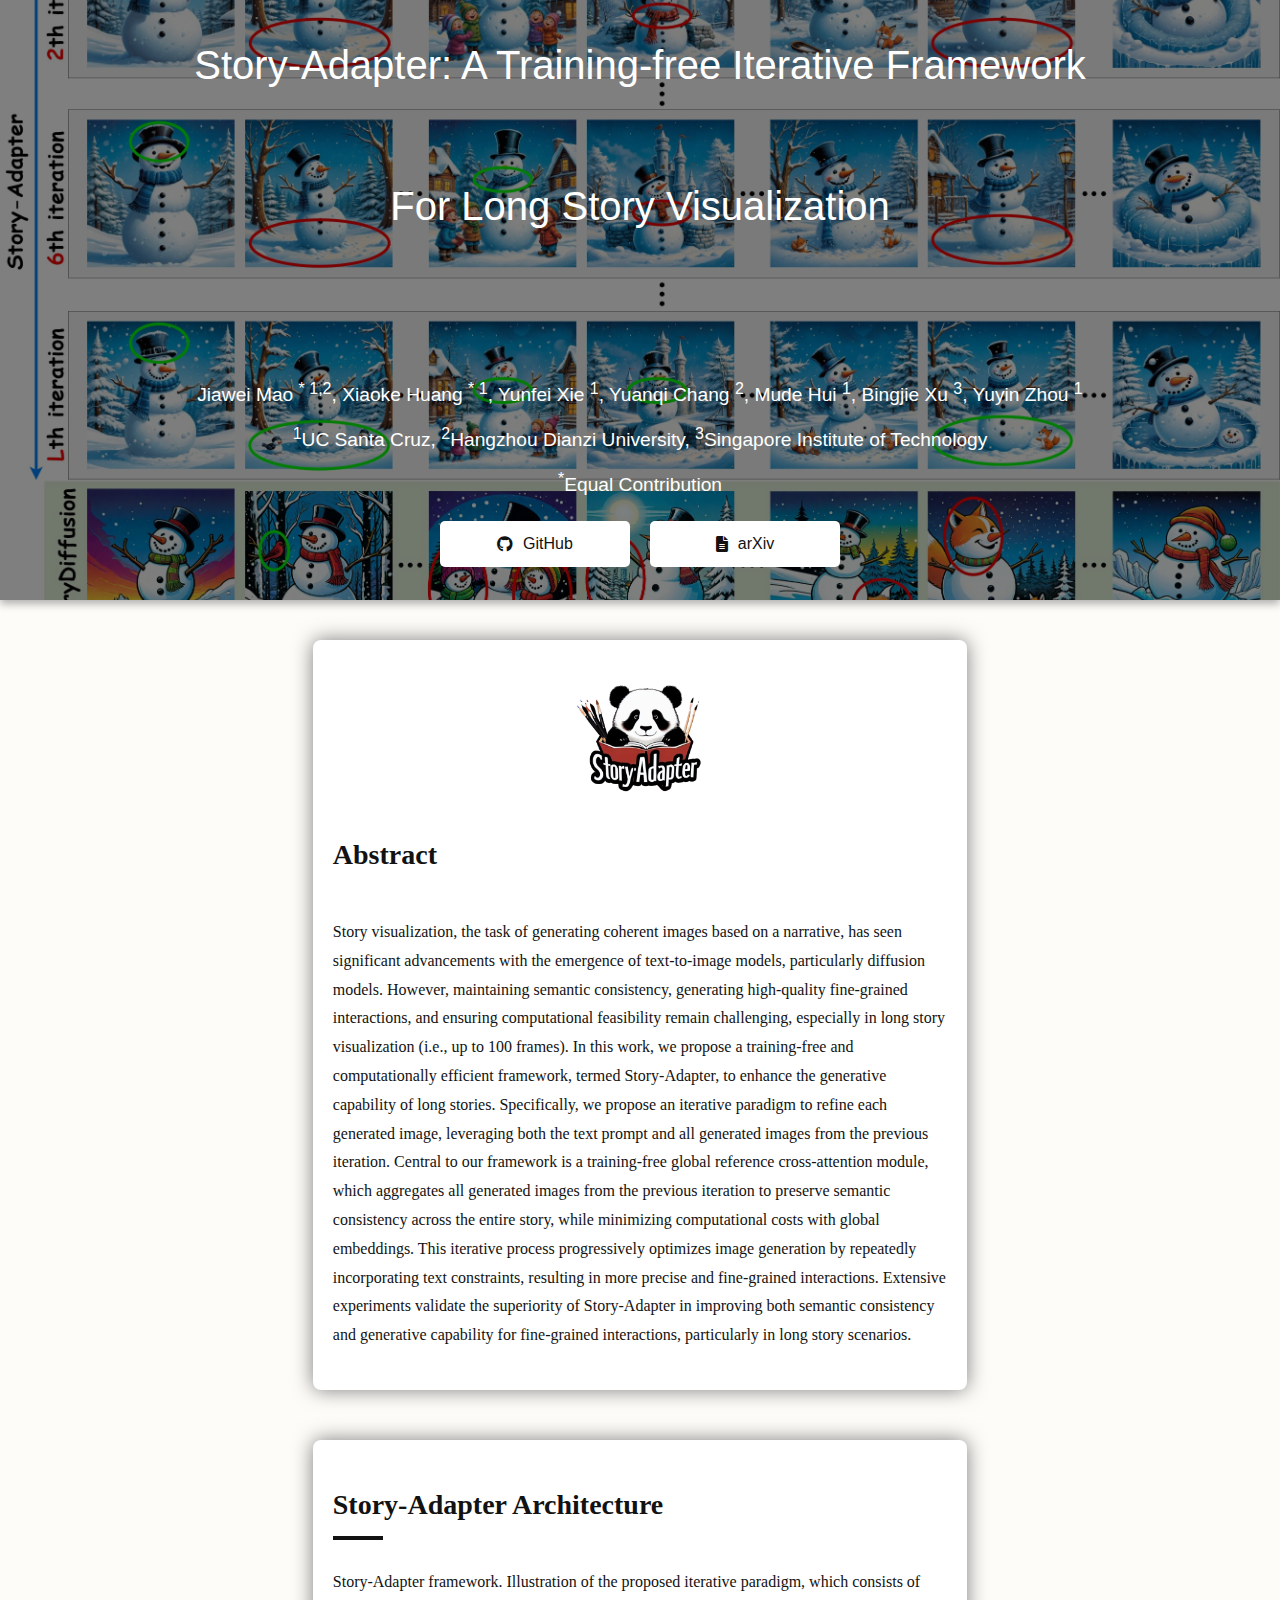
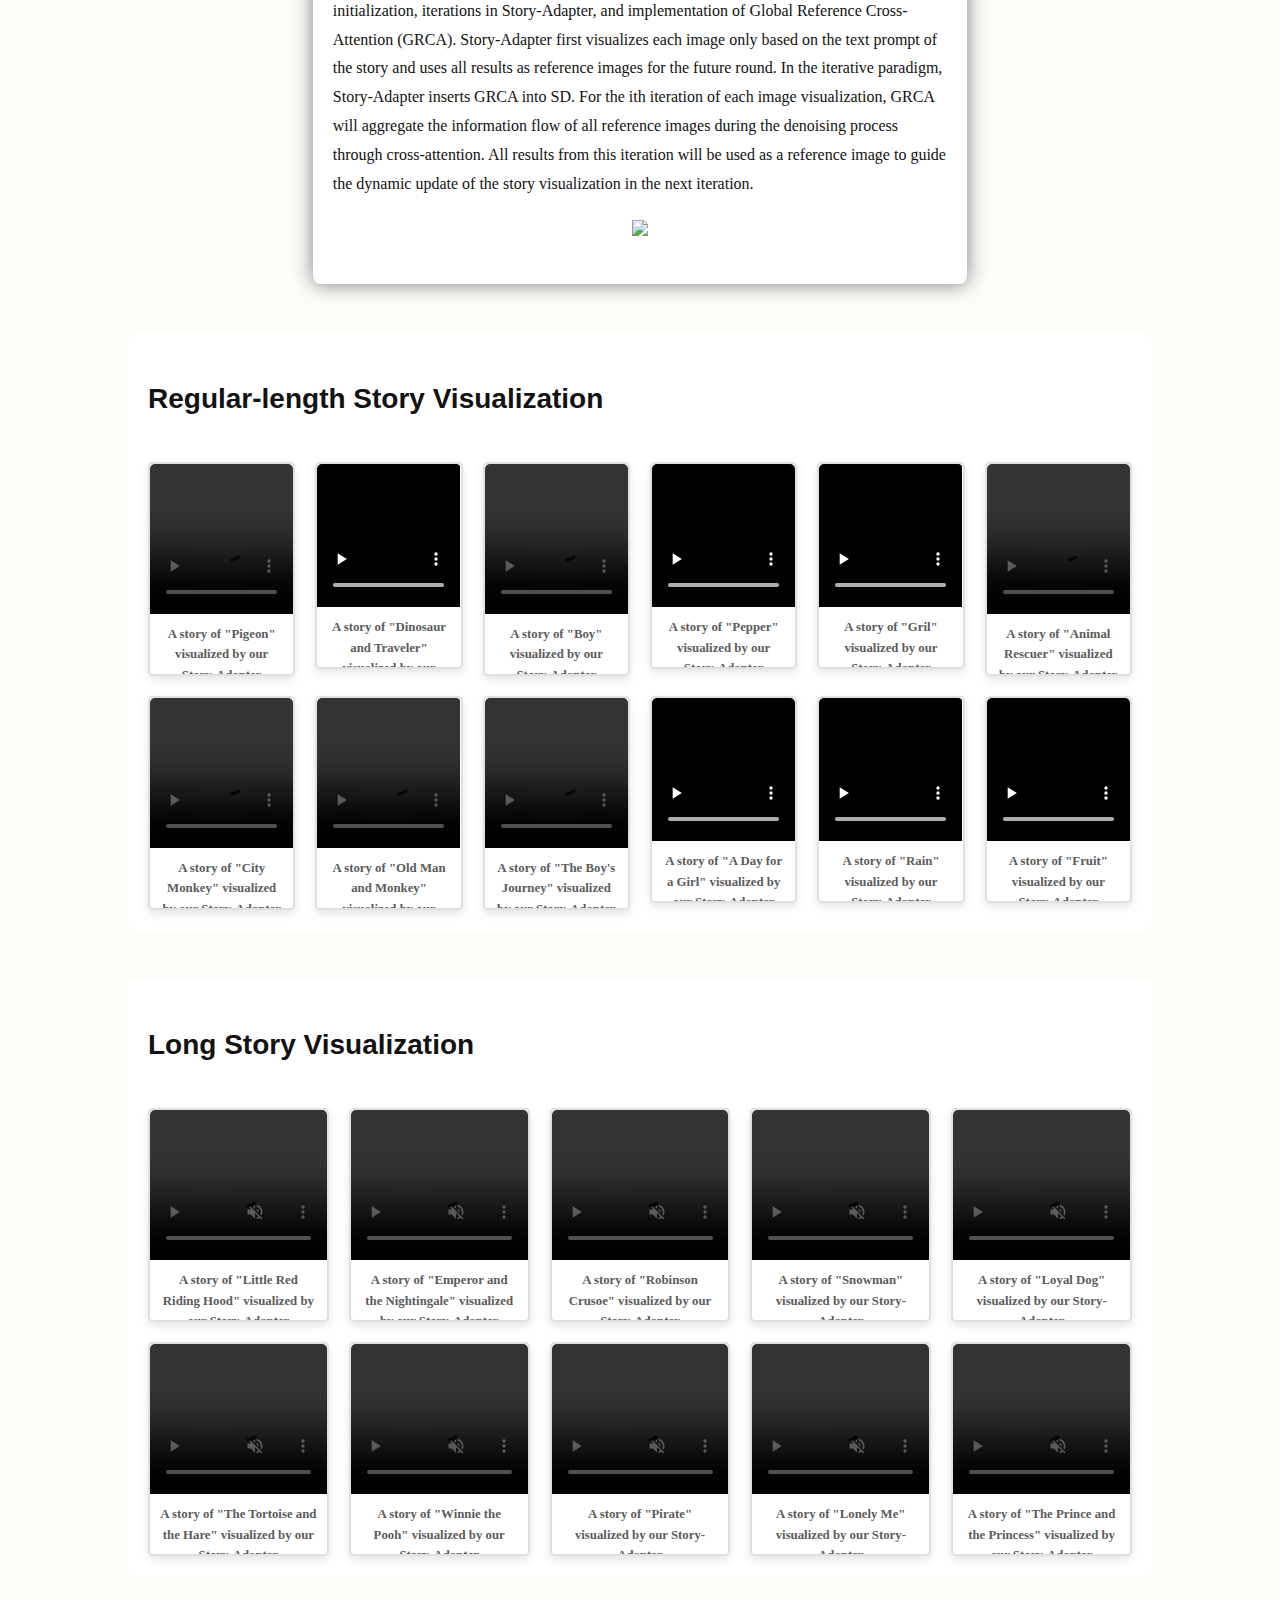
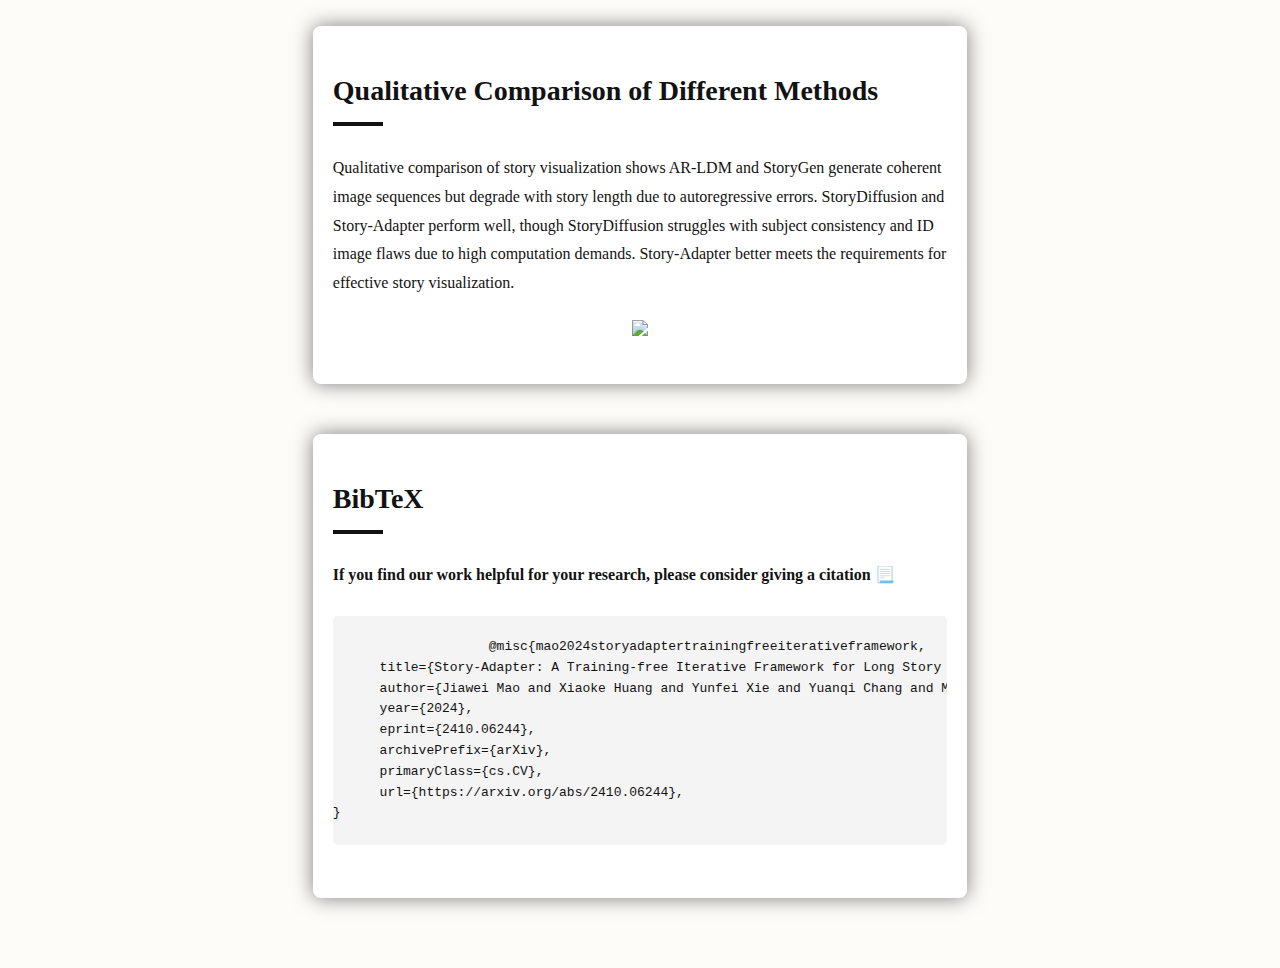
==== commit 53e011b1: "Update index.html" ====
--- a/index.html
+++ b/index.html
@@ -62,7 +62,7 @@
                 <a href="https://github.com/jwmao1/story-adapter" target="_blank">
                     <i class="fab fa-github"></i> GitHub
                 </a>
-                <a href="https://arxiv.org/abs/2407.16655" target="_blank">
+                <a href="https://arxiv.org/abs/2410.06244" target="_blank">
                     <i class="fas fa-file-alt"></i> arXiv
                 </a>
             </div>
@@ -231,12 +231,15 @@
               </b></p>
             <div class="add-div">
                 <pre><code>
-                    @article{chen2023sharegpt4v,
-                      title={ShareGPT4V: Improving Large Multi-Modal Models with Better Captions},
-                      author={Chen, Lin and Li, Jisong and Dong, Xiaoyi and Zhang,},
-                      journal={arXiv preprint arXiv:2311.12793},
-                      year={2023}
-                    }
+                    @misc{mao2024storyadaptertrainingfreeiterativeframework,
+      title={Story-Adapter: A Training-free Iterative Framework for Long Story Visualization}, 
+      author={Jiawei Mao and Xiaoke Huang and Yunfei Xie and Yuanqi Chang and Mude Hui and Bingjie Xu and Yuyin Zhou},
+      year={2024},
+      eprint={2410.06244},
+      archivePrefix={arXiv},
+      primaryClass={cs.CV},
+      url={https://arxiv.org/abs/2410.06244}, 
+}
                 </code></pre>
             </div>
         </section>
--- a/styles.css
+++ b/styles.css
@@ -102,12 +102,21 @@
 
 .section-abstract {
     /* 可以自己调整比例 */
-    width: 90%;
+    width: 60%;
+    font-family: "Times New Roman", Times, serif;
+}
+
+.section-no-border {
+    background: #ffffff;
+    box-shadow: none; /* 去掉阴影 */
+    border: none;     /* 去掉边框 */
+
 }
 
 .section-other {
     /* 可以自己调整比例 */
-    width: 90%;
+    width: 60%;
+    font-family: "Times New Roman", Times, serif;
 }
 
 .section-abstract h2, .section-abstract p {
@@ -333,15 +342,17 @@
     padding: 20px;
     max-width: 800px;
     margin: auto;
+    text-align: left; /* 确保内容靠左对齐 */
 }
 
 pre {
     /*font-family: 'helvetica now';*/
     background: #f4f4f4;
-    padding: 15px;
+    padding: 0px;
     font-size: 100%;
     border-radius: 5px;
     overflow-x: auto;
+    text-align: left; /* 设置为左对齐 */
 }
 
 .bibtex-entry {
@@ -364,22 +375,34 @@
 }
 
 .video-item {
-    text-align: center;
     display: flex;
     flex-direction: column;
-    align-items: center;
-    justify-content: flex-start; /* Align items to the top */
+    align-items: stretch; /* 使子元素拉伸以适应父容器 */
+    justify-content: flex-start; /* 保证项目靠顶部排列 */
+    padding: 0px; /* 增加内边距 */
+    border: 2px solid #e0e0e0; /* 为视频和标题区域添加方框 */
+    border-radius: 5px; /* 添加圆角 */
+    background-color: #ffffff; /* 保持背景色一致 */
+    box-shadow: 0 4px 8px rgba(0, 0, 0, 0.1); /* 可选：为方框添加阴影 */
 }
 
 .video-title {
-    margin-bottom: 20px;
-    font-size: 1em;
-    font-weight: bold;
+    margin: 0; /* 移除上下外边距以自动对齐 */
+    padding: 10px; /* 增加内边距以提供空间 */
+    width: 100%; /* 标题宽度与方框对齐 */
+    text-align: center; /* 标题居中对齐 */
+    box-sizing: border-box; /* 让内边距不影响整体宽度 */
+    font-size: 0.8em;
     height: 60px;       /* Set fixed height to accommodate two lines */
     overflow: hidden;   /* Hide overflow text if any */
+    font-family: 'Times New Roman', Times, serif; /* 设置字体为 Times New Roman */
+    font-weight: bold; /* 设置字体为粗体 */
+    color: #5c5c5c; /* 设置字体颜色为深灰色 */
 }
 
 .video-item video {
-    width: 100%;
-    height: auto;
-}
+    width: 100%; /* 视频占满方框宽度 */
+    height: auto;
+    border-top-left-radius: 5px; /* 左上角圆角 */
+    border-top-right-radius: 5px; /* 右上角圆角 */
+}
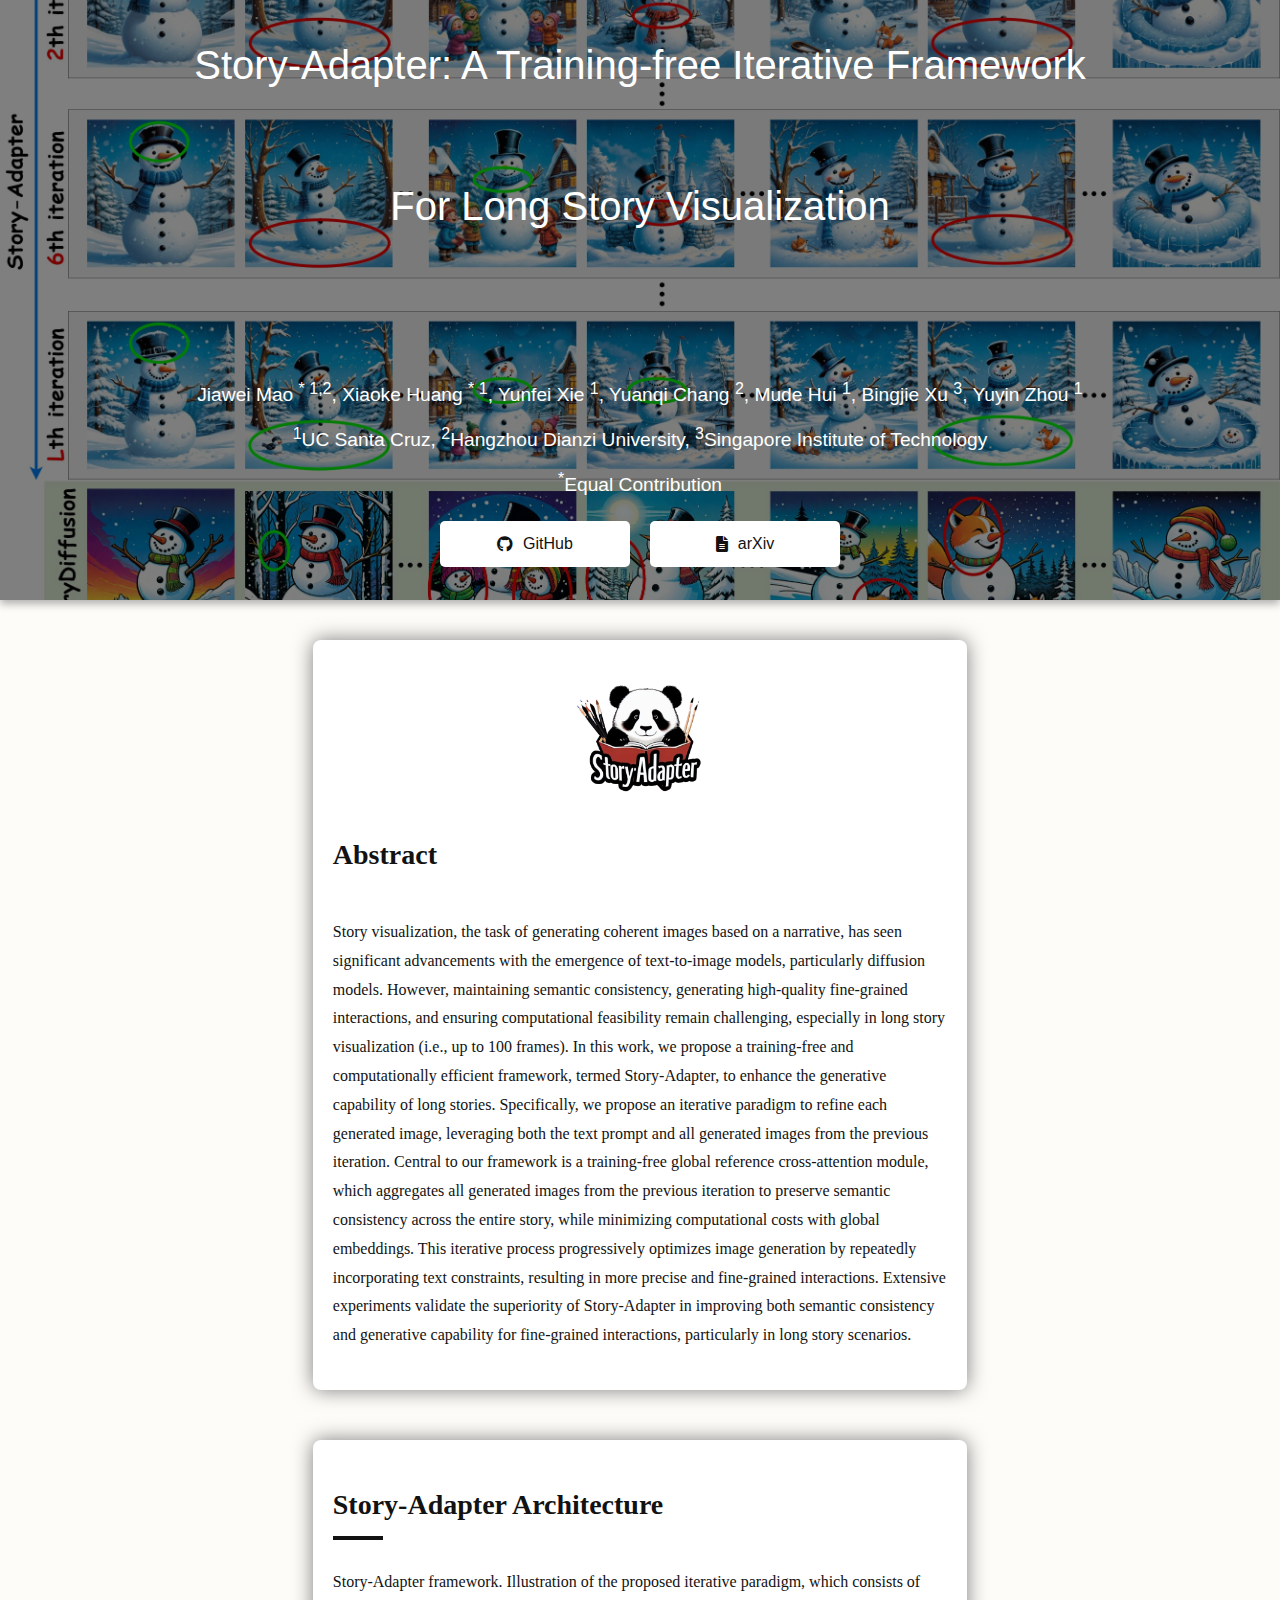
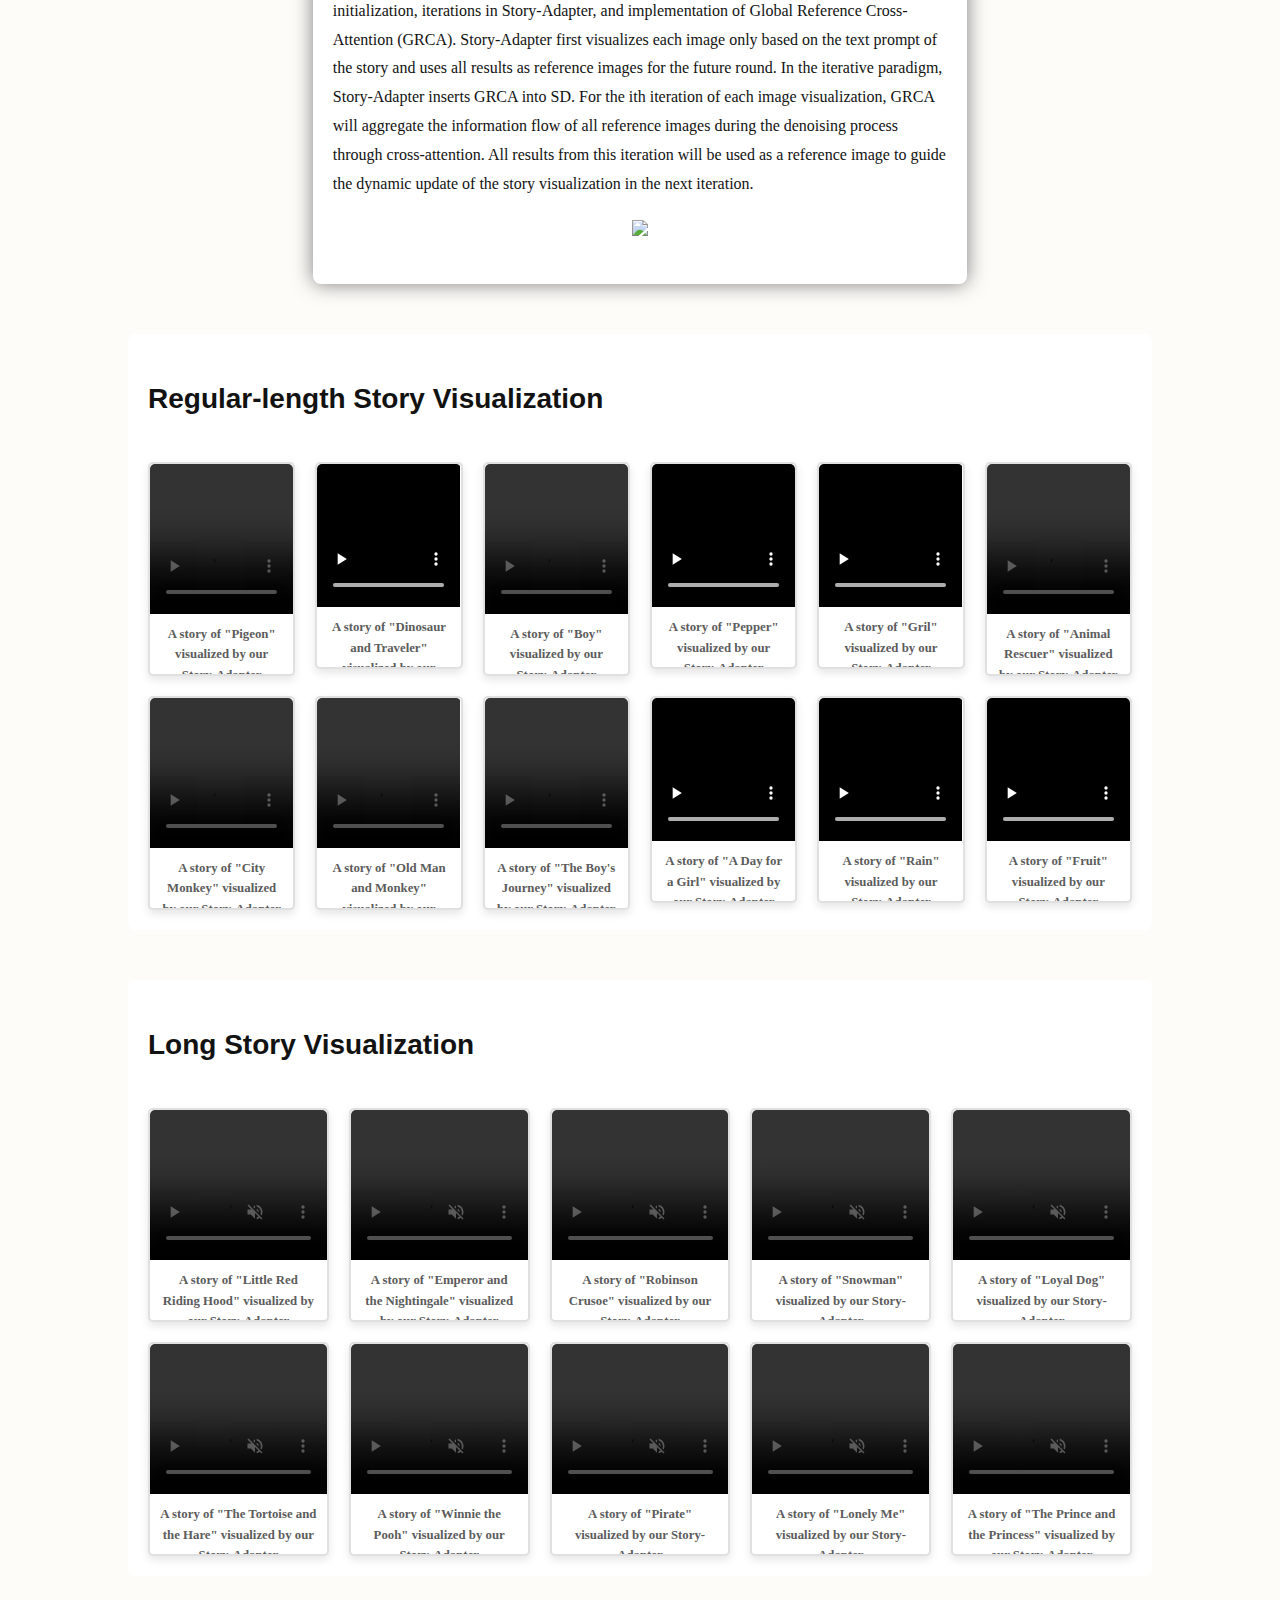
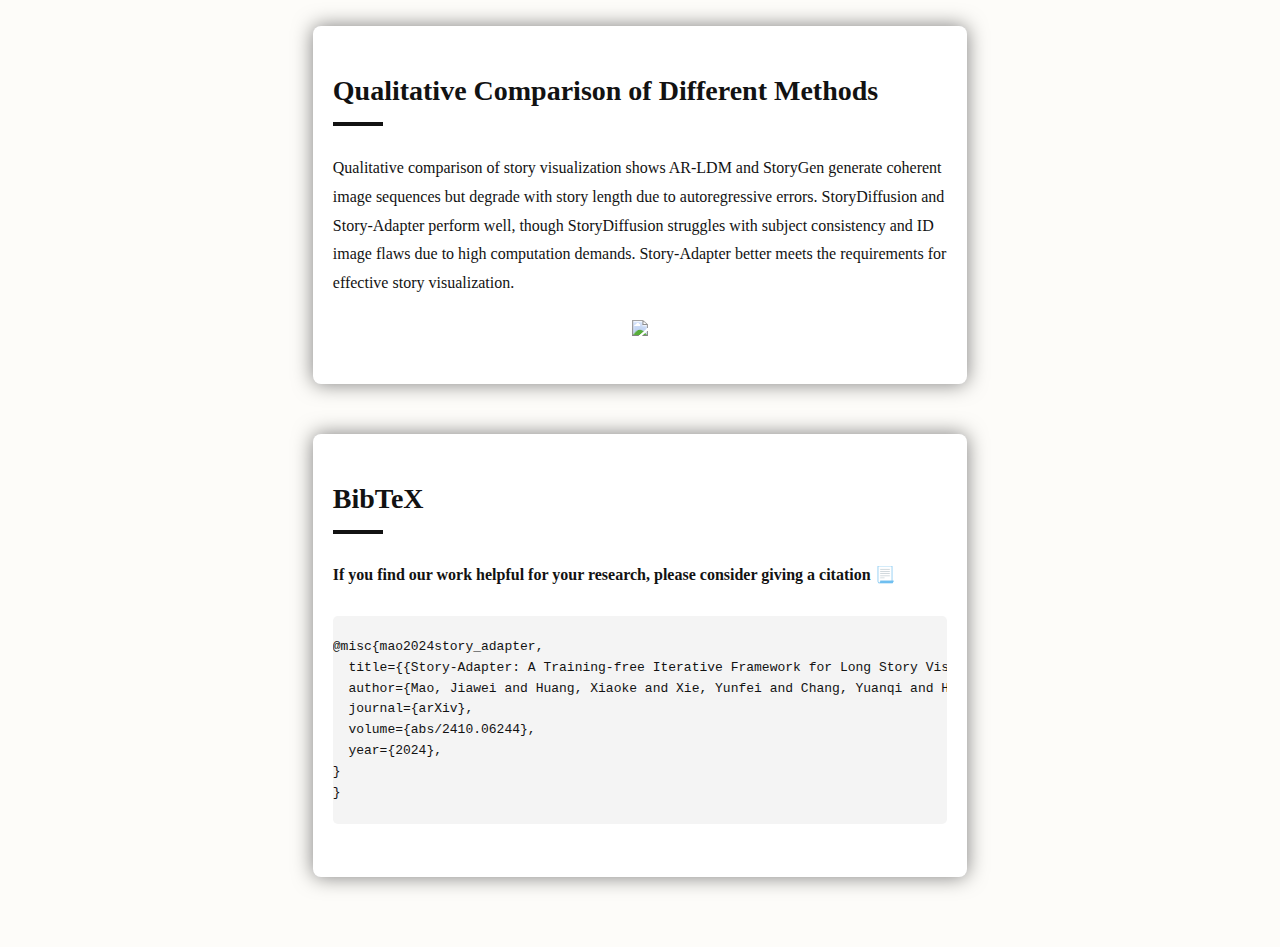
==== commit 306b7052: "Update index.html" ====
--- a/index.html
+++ b/index.html
@@ -231,14 +231,13 @@
               </b></p>
             <div class="add-div">
                 <pre><code>
-                    @misc{mao2024storyadaptertrainingfreeiterativeframework,
-      title={Story-Adapter: A Training-free Iterative Framework for Long Story Visualization}, 
-      author={Jiawei Mao and Xiaoke Huang and Yunfei Xie and Yuanqi Chang and Mude Hui and Bingjie Xu and Yuyin Zhou},
-      year={2024},
-      eprint={2410.06244},
-      archivePrefix={arXiv},
-      primaryClass={cs.CV},
-      url={https://arxiv.org/abs/2410.06244}, 
+@misc{mao2024story_adapter,
+  title={{Story-Adapter: A Training-free Iterative Framework for Long Story Visualization}},
+  author={Mao, Jiawei and Huang, Xiaoke and Xie, Yunfei and Chang, Yuanqi and Hui, Mude and Xu, Bingjie and Zhou, Yuyin},
+  journal={arXiv},
+  volume={abs/2410.06244},
+  year={2024},
+}
 }
                 </code></pre>
             </div>
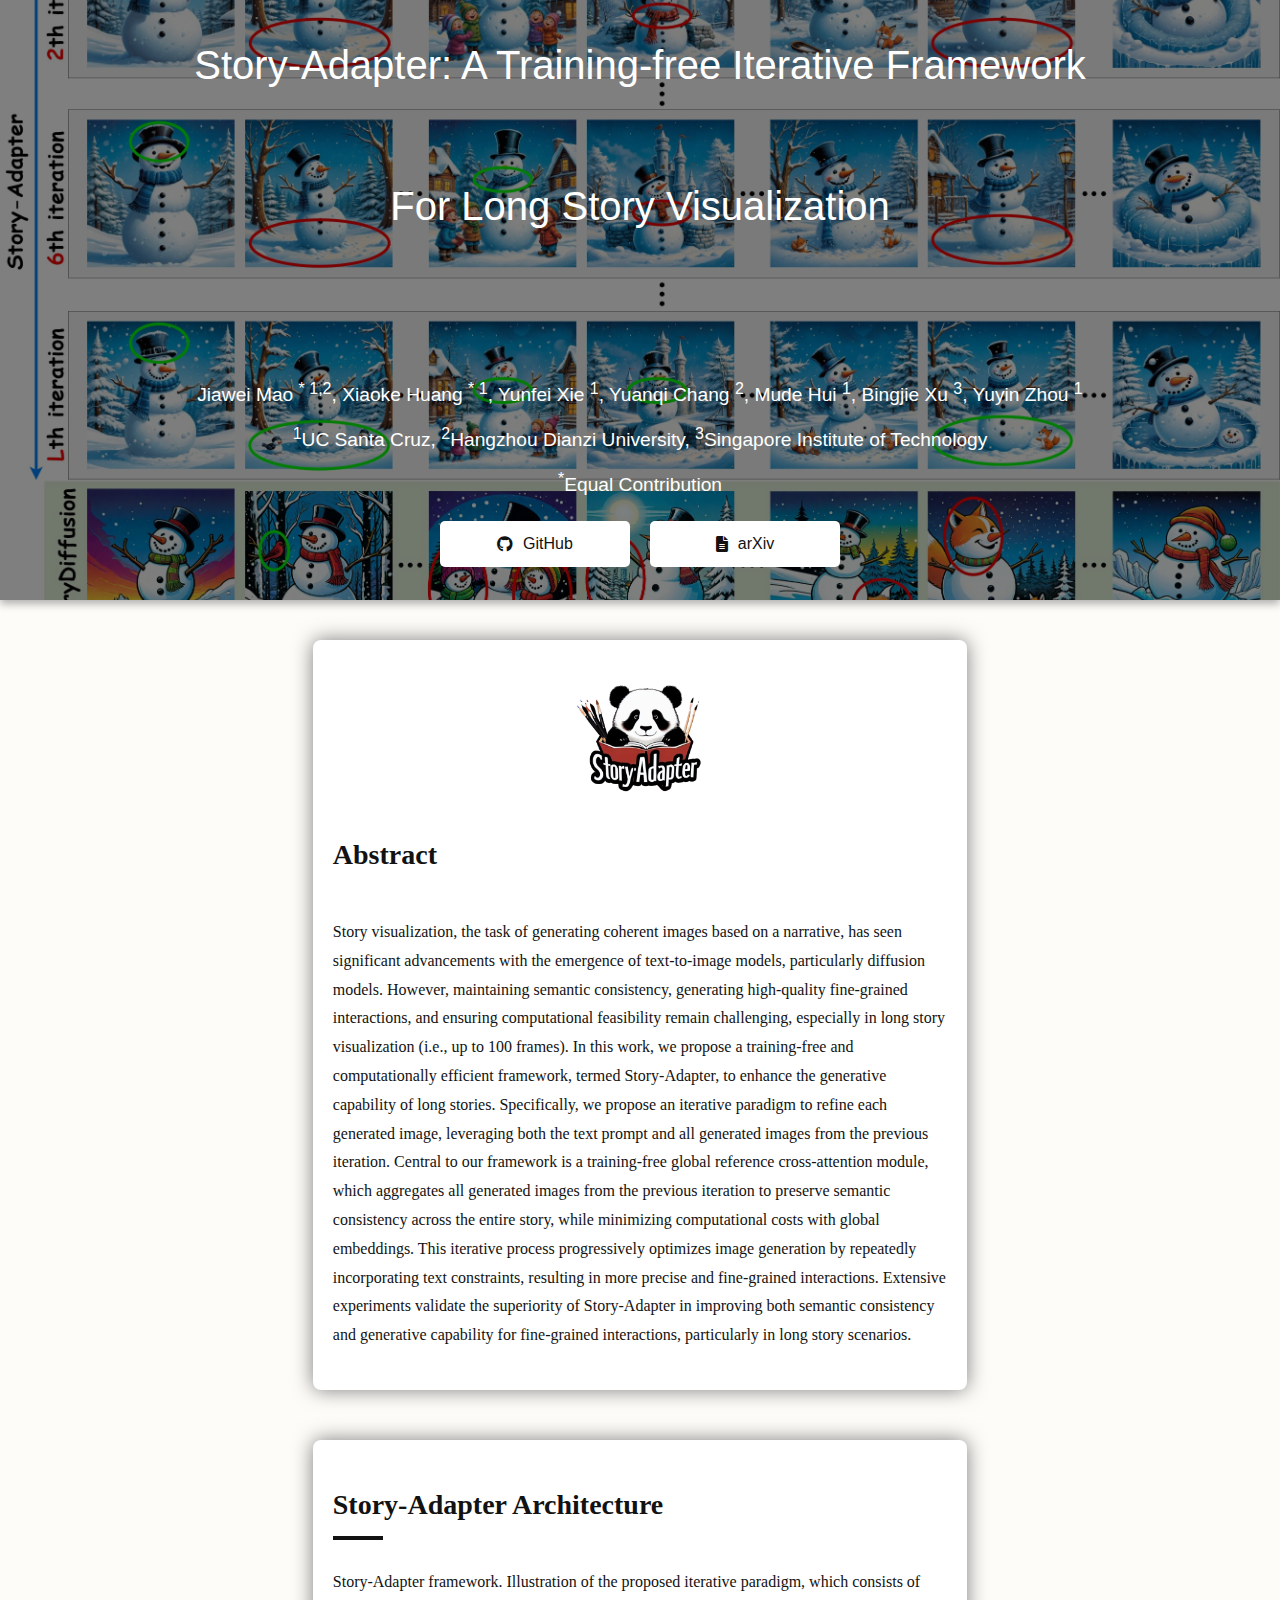
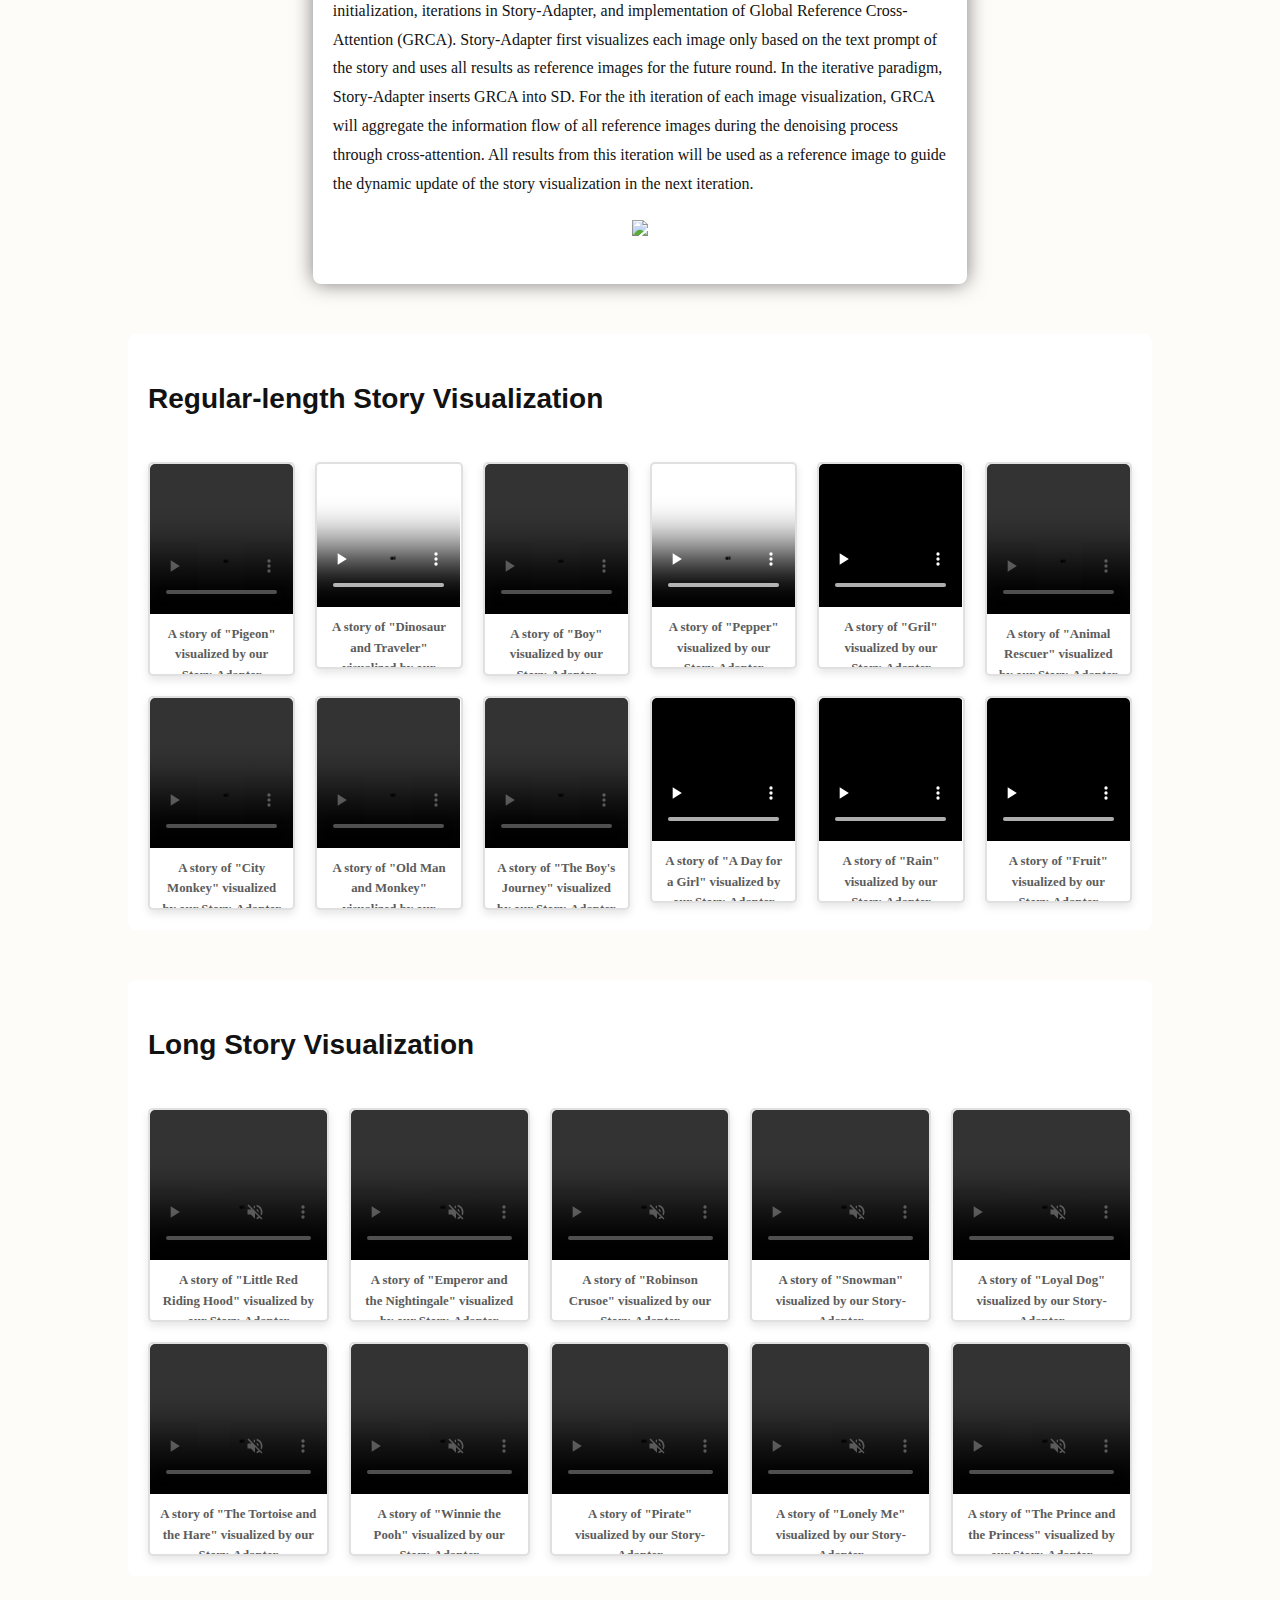
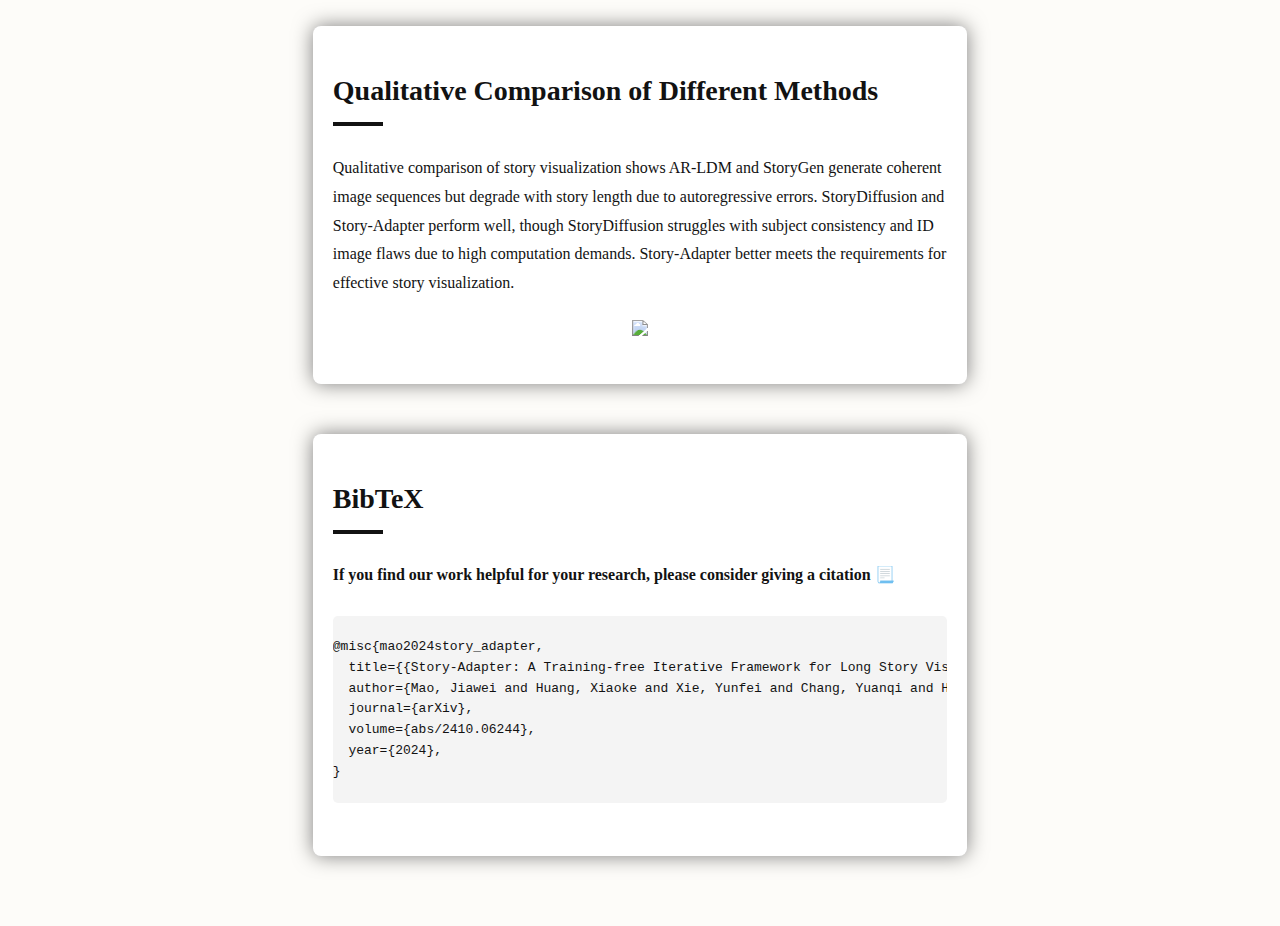
==== commit 3334f9ed: "Update index.html" ====
--- a/index.html
+++ b/index.html
@@ -238,7 +238,6 @@
   volume={abs/2410.06244},
   year={2024},
 }
-}
                 </code></pre>
             </div>
         </section>
